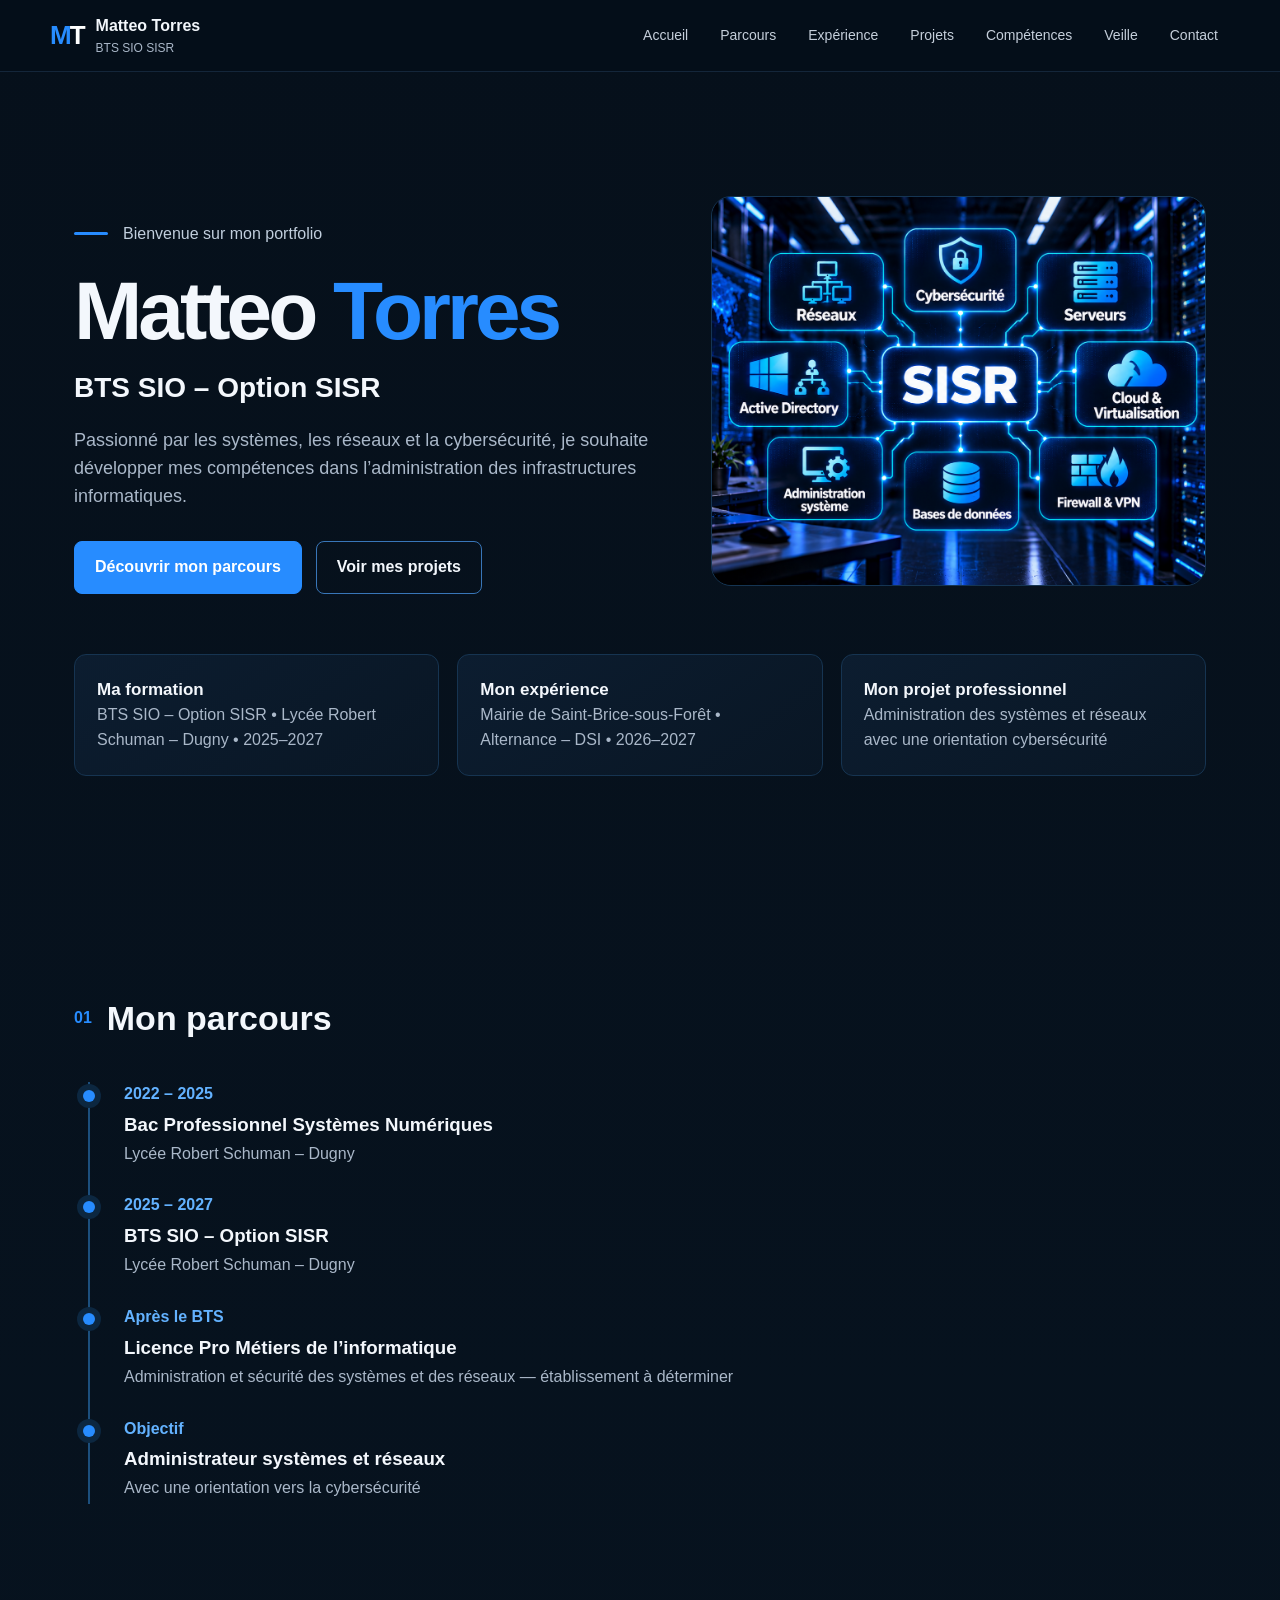
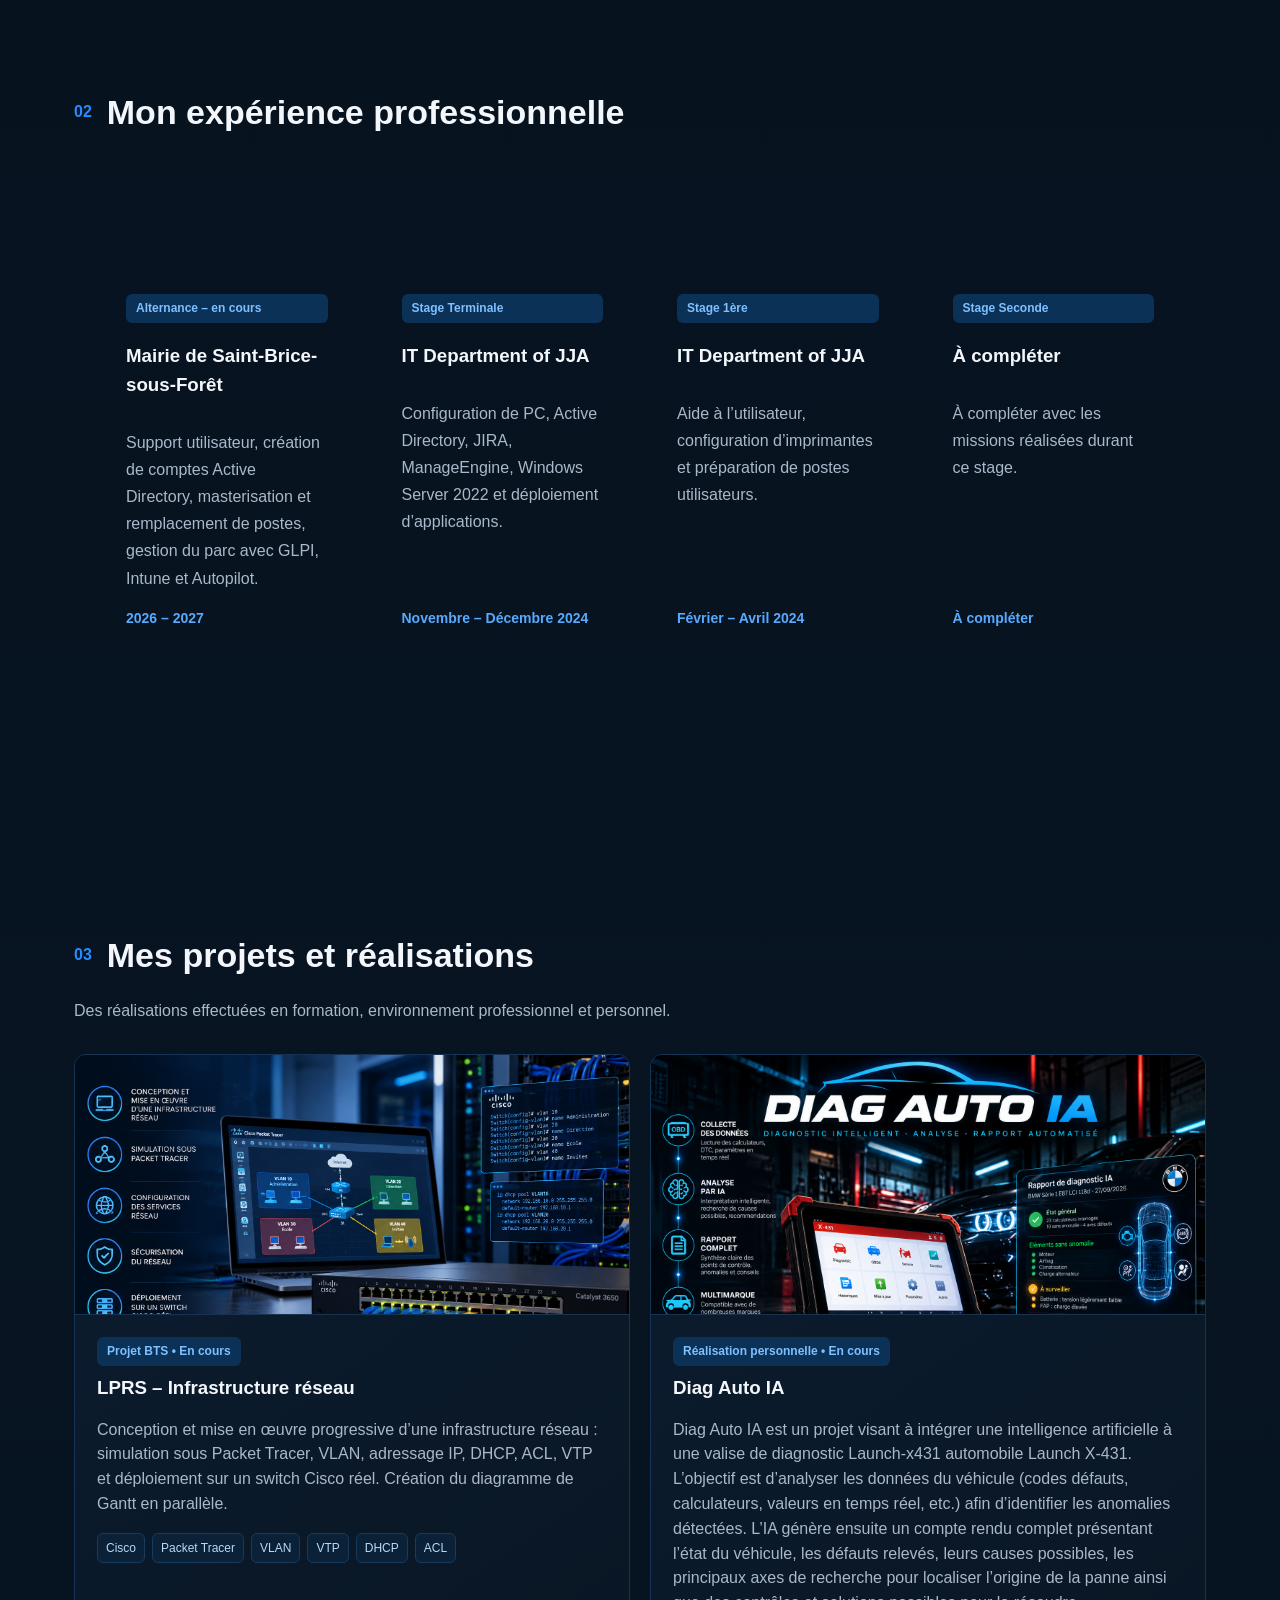
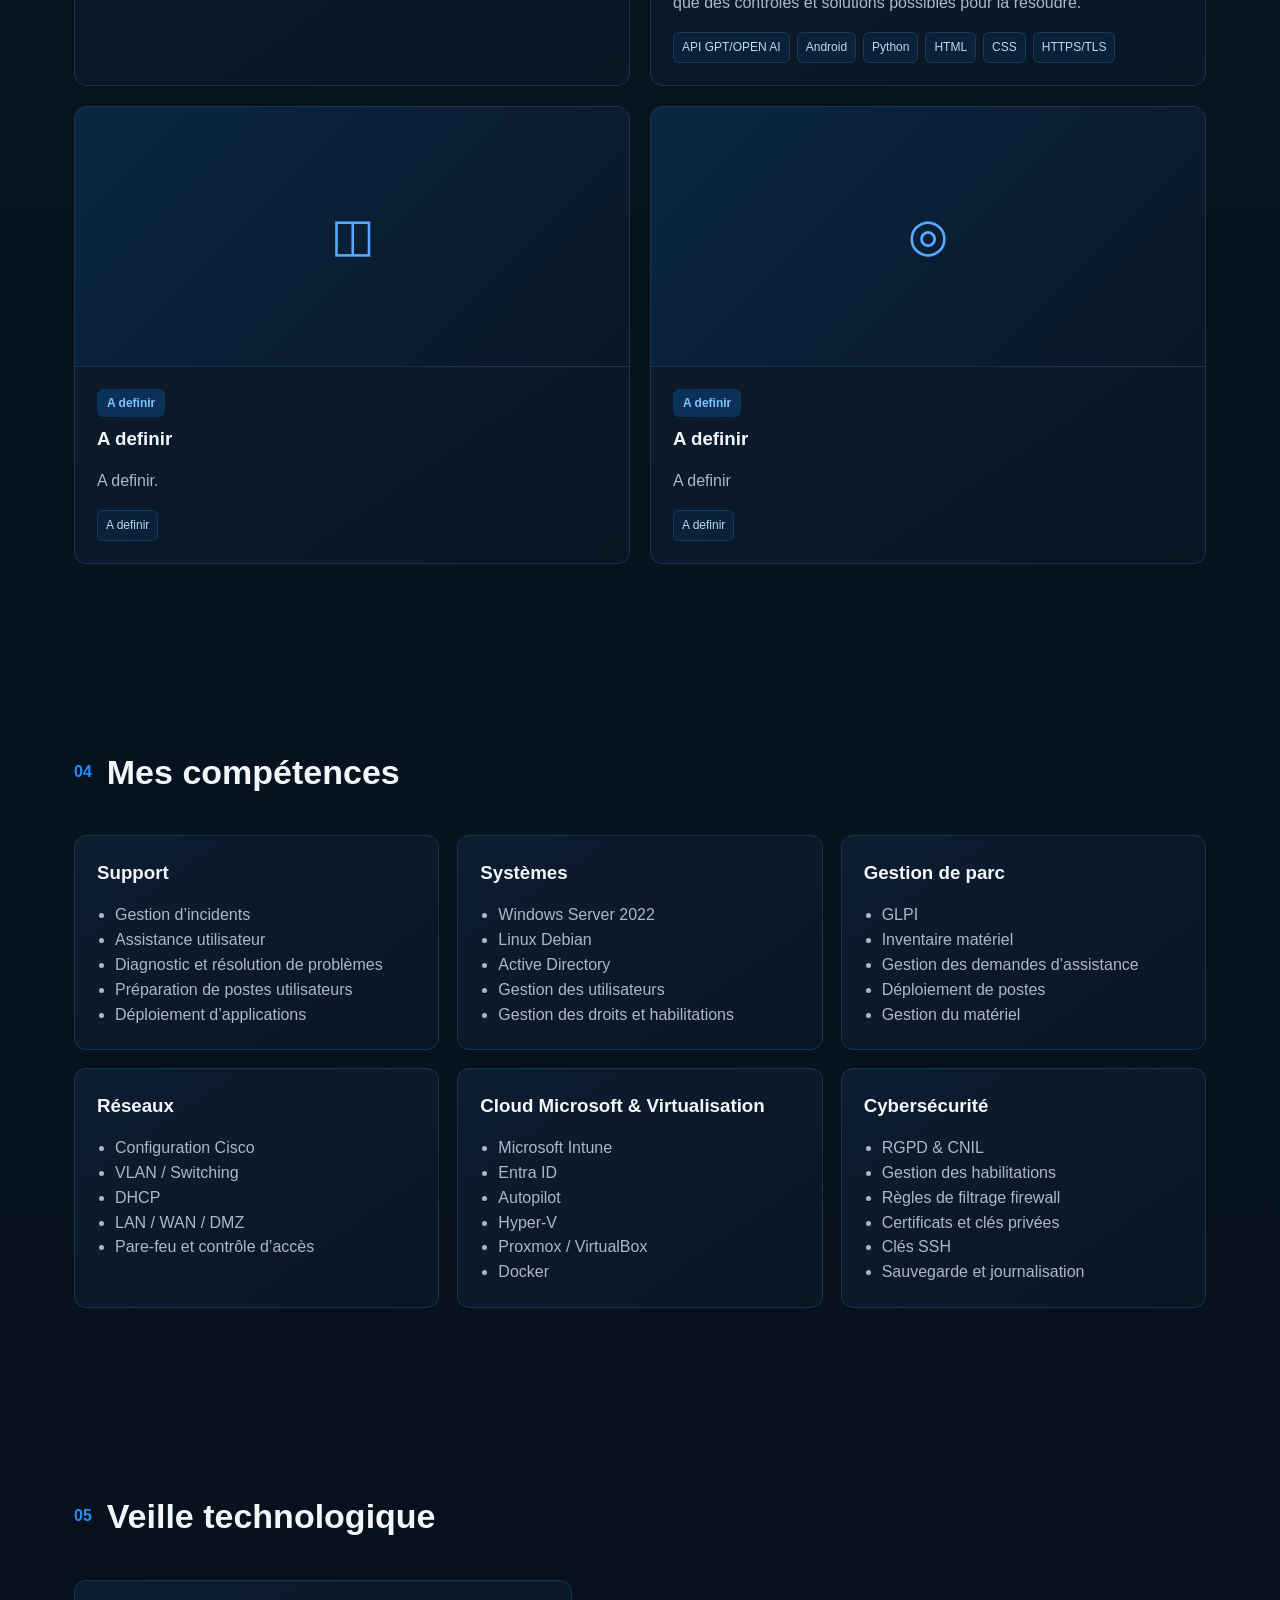
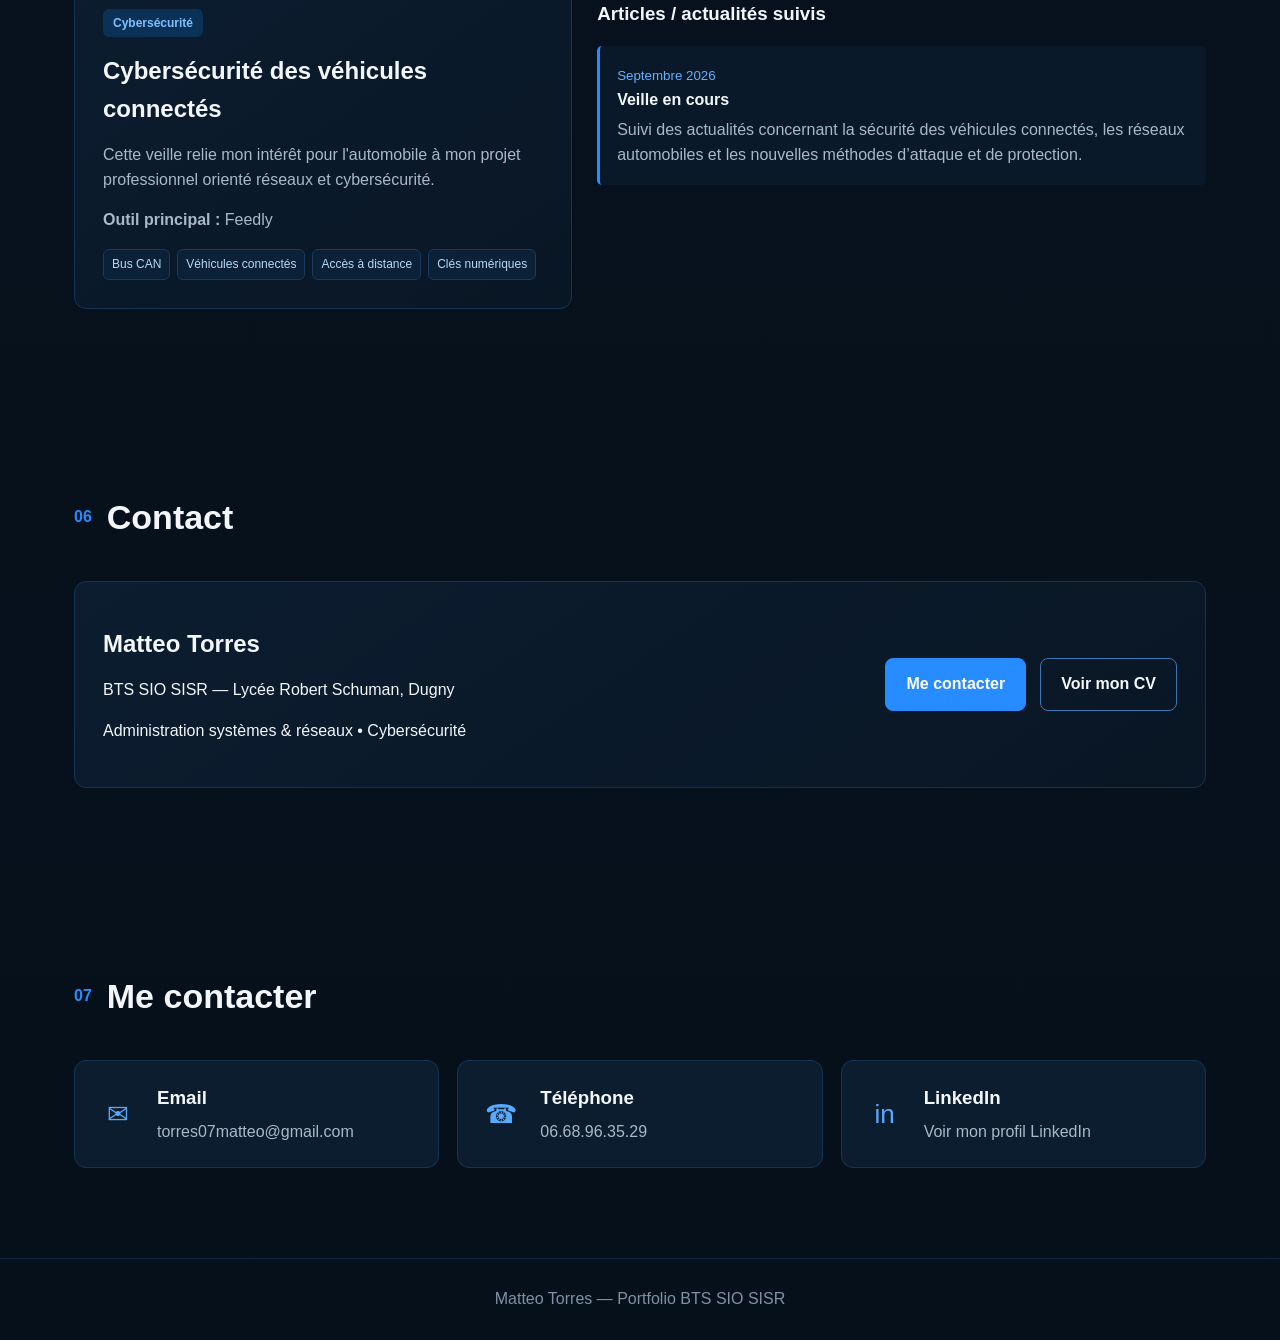
==== index.html @ 70afa22a "Update index.html" ====
<!doctype html>
<html lang="fr">
<head>
  <meta charset="utf-8">
  <meta name="viewport" content="width=device-width, initial-scale=1">
  <meta name="description" content="Portfolio BTS SIO SISR de Matteo Torres">
  <title>Matteo Torres | Portfolio BTS SIO SISR</title>
  <link rel="stylesheet" href="css/style.css">
</head>
<body>
<header class="topbar">
  <a class="brand" href="#accueil"><span class="logo">MT</span><span><strong>Matteo Torres</strong><small>BTS SIO SISR</small></span></a>
  <button class="menu-btn" aria-label="Ouvrir le menu">☰</button>
  <nav id="nav">
    <a href="#accueil">Accueil</a>
    <a href="#parcours">Parcours</a>
    <a href="#experience">Expérience</a>
    <a href="#projets">Projets</a>
    <a href="#competences">Compétences</a>
    <a href="#veille">Veille</a>
    <a href="#contact">Contact</a>
  </nav>
</header>

<main>
<section id="accueil" class="hero section">
  <div class="hero-copy">
    <p class="eyebrow">Bienvenue sur mon portfolio</p>
    <h1>Matteo <span>Torres</span></h1>
    <h2>BTS SIO – Option SISR</h2>
    <p id="intro"></p>
    <div class="actions">
      <a class="btn primary" href="#parcours">Découvrir mon parcours</a>
      <a class="btn" href="#projets">Voir mes projets</a>
    </div>
  </div>
  <div class="hero-image">
    <img src="images/accueil.png" alt="Illustration informatique">
</div>
  </div>
  <div class="summary-grid" id="summaryCards"></div>
</section>

<section id="parcours" class="section">
  <div class="section-head"><p>01</p><h2>Mon parcours</h2></div>
  <div class="timeline" id="timeline"></div>
</section>

<section id="experience" class="section">
  <div class="section-head"><p>02</p><h2>Mon expérience professionnelle</h2></div>
  <section id="experience" class="section">
    </div>

    <div class="cards" id="missions"></div>
</section>
  </div>
</section>

<section id="projets" class="section">
  <div class="section-head"><p>03</p><h2>Mes projets et réalisations</h2></div>
  <p class="section-intro">Des réalisations effectuées en formation, environnement professionnel et personnel.</p>
  <div class="project-grid" id="projectGrid"></div>
</section>

<section id="competences" class="section">
  <div class="section-head"><p>04</p><h2>Mes compétences</h2></div>
  <div class="skill-grid" id="skillGrid"></div>
</section>

<section id="veille" class="section">
  <div class="section-head"><p>05</p><h2>Veille technologique</h2></div>
  <div class="watch-layout">
    <article class="panel">
      <span class="tag">Cybersécurité</span>
      <h3>Cybersécurité des véhicules connectés</h3>
      <p>Cette veille relie mon intérêt pour l'automobile à mon projet professionnel orienté réseaux et cybersécurité.</p>
      <p><strong>Outil principal :</strong> Feedly</p>
      <div class="chips"><span>Bus CAN</span><span>Véhicules connectés</span><span>Accès à distance</span><span>Clés numériques</span></div>
    </article>
    <div>
      <h3>Articles / actualités suivis</h3>
      <div id="watchList" class="watch-list"></div>
    </div>
  </div>
</section>

<section id="contact" class="section contact">
  <div class="section-head"><p>06</p><h2>Contact</h2></div>
  <div class="panel contact-panel">
    <div>
      <h3>Matteo Torres</h3>
      <p>BTS SIO SISR — Lycée Robert Schuman, Dugny</p>
      <p>Administration systèmes & réseaux • Cybersécurité</p>
    </div>
    <div class="actions">
    <a class="btn primary" href="#contact">Me contacter</a>
    <a class="btn" id="bouton-identifiant" href="documents/CV-Matteo-Torres.pdf" target="_blank">Voir mon CV</a>
    </div>
  </div>
</section>
<section id="contact" class="section">
    <div class="section-head">
        <p>07</p>
        <h2>Me contacter</h2>
    </div>

<div class="contact-grid">

    <a class="contact-card" href="mailto:torres07matteo@gmail.com">
        <div class="contact-icon">✉</div>
        <div class="contact-content">
            <h3>Email</h3>
            <p>torres07matteo@gmail.com</p>
        </div>
    </a>

    <a class="contact-card" href="tel:+33668963529">
        <div class="contact-icon">☎</div>
        <div class="contact-content">
            <h3>Téléphone</h3>
            <p>06.68.96.35.29</p>
        </div>
    </a>

    <a class="contact-card" href="https://www.linkedin.com/in/mattéo-torres-2302502b7" target="_blank">
        <div class="contact-icon">in</div>
        <div class="contact-content">
            <h3>LinkedIn</h3>
            <p>Voir mon profil LinkedIn</p>
        </div>
    </a>

</div>
    </a>

</div>
</section>
</main>

<footer><span>Matteo Torres</span> — Portfolio BTS SIO SISR <span id="year"></span></footer>
<script src="js/contenu.js"></script>
<script src="js/script.js"></script>
</body>
</html>
---- css/style.css ----
:root{--bg:#06101b;--bg2:#091727;--card:#0c1c2e;--line:#163451;--blue:#278cff;--blue2:#63b2ff;--text:#f3f7fc;--muted:#aab8c9;--max:1180px}
*{box-sizing:border-box}html{scroll-behavior:smooth;scroll-padding-top:84px}body{margin:0;background:linear-gradient(180deg,#06101b,#071421 45%,#06101b);color:var(--text);font-family:Inter,Segoe UI,Arial,sans-serif;line-height:1.55}
a{color:inherit;text-decoration:none}.topbar{position:sticky;top:0;z-index:50;height:72px;background:rgba(5,15,26,.92);backdrop-filter:blur(14px);border-bottom:1px solid #14263a;display:flex;align-items:center;justify-content:space-between;padding:0 max(24px,calc((100vw - var(--max))/2))}
.brand{display:flex;align-items:center;gap:12px}.brand strong,.brand small{display:block}.brand small{color:var(--muted);font-size:12px}.logo{font-size:26px;font-weight:900;letter-spacing:-2px;color:white}.logo::first-letter{color:var(--blue)}
nav{display:flex;gap:8px}nav a{padding:25px 12px 22px;color:#c5cfdb;font-size:14px;border-bottom:2px solid transparent}nav a:hover,nav a.active{color:white;border-color:var(--blue)}.menu-btn{display:none;background:none;border:0;color:white;font-size:26px}
.section{max-width:var(--max);margin:auto;padding:90px 24px}.hero{min-height:calc(100vh - 72px);display:grid;grid-template-columns:1fr .85fr;gap:55px;align-content:center;position:relative}.hero-copy{padding-top:10px}.eyebrow{color:#c1cedd}.eyebrow:before{content:"";display:inline-block;width:34px;height:3px;background:var(--blue);margin:0 15px 4px 0;border-radius:4px}.hero h1{font-size:clamp(52px,7vw,82px);line-height:.95;margin:25px 0 16px;letter-spacing:-4px}.hero h1 span{color:var(--blue)}.hero h2{font-size:28px;margin:0 0 18px}.hero-copy>p:not(.eyebrow){color:var(--muted);font-size:18px;max-width:650px}
.actions{display:flex;gap:14px;flex-wrap:wrap;margin-top:30px}.btn{border:1px solid #3876b8;padding:13px 20px;border-radius:8px;font-weight:650}.btn.primary{background:var(--blue);border-color:var(--blue);color:white}.btn:hover{transform:translateY(-1px)}
.l{position:absolute;height:3px;background:linear-gradient(90deg,transparent,#278cff,#6bb7ff);transform-origin:left}.l1{width:240px;left:5%;top:25%;transform:rotate(20deg)}.l2{width:260px;left:52%;top:30%;transform:rotate(-25deg)}.l3{width:230px;left:12%;top:72%;transform:rotate(-18deg)}.l4{width:250px;left:53%;top:65%;transform:rotate(20deg)}.dot{position:absolute;width:9px;height:9px;border-radius:50%;background:#5db2ff;box-shadow:0 0 18px #258cff}.d1{left:16%;top:29%}.d2{right:12%;top:20%}.d3{left:8%;bottom:18%}.d4{right:18%;bottom:15%}
.summary-grid{grid-column:1/-1;display:grid;grid-template-columns:repeat(3,1fr);gap:18px;margin-top:5px}.summary,.panel,.mission,.project,.skill{background:linear-gradient(145deg,#0c1d30,#091624);border:1px solid var(--line);border-radius:12px}.summary{padding:22px}.summary strong{display:block;font-size:17px}.summary span{color:var(--muted)}
.section-head{display:flex;align-items:center;gap:15px;margin-bottom:35px}.section-head p{color:var(--blue);font-weight:800}.section-head h2{font-size:34px;margin:0}.section-intro{color:var(--muted);margin-top:-20px;margin-bottom:30px}
.timeline{border-left:2px solid #1c4f7d;margin-left:14px;padding-left:34px;display:grid;gap:24px}.timeline article{position:relative}.timeline article:before{content:"";position:absolute;width:12px;height:12px;background:var(--blue);border-radius:50%;left:-41px;top:8px;box-shadow:0 0 0 6px #0c2740}.timeline .date{color:var(--blue2);font-weight:700}.timeline h3{margin:3px 0}.timeline p{margin:3px 0;color:var(--muted)}
.experience-layout{display:grid;grid-template-columns:.85fr 1.15fr;gap:22px}.panel{padding:28px}.tag{display:inline-block;color:#7fc0ff;background:#0b3157;padding:5px 10px;border-radius:6px;font-size:12px;font-weight:700}.panel h3{font-size:24px;margin:15px 0 4px}.panel>p{color:var(--muted)}.stats{display:grid;grid-template-columns:repeat(3,1fr);gap:10px;margin:25px 0}.stats div{background:#081625;border:1px solid #15324e;border-radius:8px;padding:12px}.stats strong,.stats span{display:block}.stats strong{color:var(--blue2);font-size:20px}.stats span{font-size:12px;color:var(--muted)}
.cards{display:grid;grid-template-columns:1fr 1fr;gap:16px}.mission{padding:20px}.mission h3{margin:5px 0 8px;font-size:17px}.mission p{color:var(--muted);font-size:14px;margin:0}
.project-grid{display:grid;grid-template-columns:repeat(2,1fr);gap:20px}.project{overflow:hidden}.project-visual{height:145px;display:grid;place-items:center;background:linear-gradient(135deg,#0b2745,#0a1725);font-size:46px;color:#58aaff;border-bottom:1px solid var(--line)}.project-body{padding:22px}.project h3{margin:7px 0}.project p{color:var(--muted)}.chips{display:flex;gap:7px;flex-wrap:wrap}.chips span{font-size:12px;background:#0a2137;color:#b9d9f7;border:1px solid #173b5c;padding:5px 8px;border-radius:6px}
.skill-grid{display:grid;grid-template-columns:repeat(3,1fr);gap:18px}.skill{padding:22px}.skill h3{margin:0 0 12px}.skill ul{padding-left:18px;color:var(--muted);margin-bottom:0}
.watch-layout{display:grid;grid-template-columns:.9fr 1.1fr;gap:25px}.watch-list{display:grid;gap:12px}.watch-item{padding:17px;border-left:3px solid var(--blue);background:#0a1929;border-radius:5px}.watch-item strong{display:block}.watch-item small{color:var(--blue2)}.watch-item p{color:var(--muted);margin:5px 0 0}
.contact-panel{display:flex;justify-content:space-between;align-items:center}.contact-panel .actions{margin:0}footer{border-top:1px solid #14283d;color:#7f91a5;text-align:center;padding:28px}
@media(max-width:850px){.menu-btn{display:block}nav{display:none;position:absolute;left:0;right:0;top:72px;background:#071421;padding:12px 24px;flex-direction:column}nav.open{display:flex}nav a{padding:10px}.hero{grid-template-columns:1fr;padding-top:55px}.circuit{height:260px}.summary-grid,.skill-grid{grid-template-columns:1fr}.experience-layout,.watch-layout{grid-template-columns:1fr}.project-grid{grid-template-columns:1fr}.cards{grid-template-columns:1fr}.contact-panel{align-items:flex-start;flex-direction:column}.hero h1{letter-spacing:-2px}}
.project-visual{
    height:260px;
    overflow:hidden;
}

.project-visual img{
    width:100%;
    height:100%;
    object-fit:contain;
    display:block;
}
.hero-image {
    height: 390px;
    border-radius: 20px;
    overflow: hidden;
    border: 1px solid #153553;
}

.hero-image img {
    width: 100%;
    height: 100%;
    object-fit: cover;
    display: block;
}
#missions{
    display:grid;
    grid-template-columns:repeat(4,1fr);
    gap:18px;
}

.experience-card{
    padding:28px;
    min-height:320px;
    display:flex;
    flex-direction:column;
}

.experience-card h3{
    margin:18px 0 14px;
}

.experience-card p{
    color:var(--muted);
    line-height:1.7;
}

.experience-year{
    margin-top:auto;
    color:#58aaff;
    font-size:14px;
}
.contact-icon {
    width: 45px;
    height: 45px;
    display: flex;
    align-items: center;
    justify-content: center;
    font-size: 22px;
    flex-shrink: 0;
}

.contact-icon svg {
    width: 22px;
    height: 22px;
    display: block;
}
.contact-grid {
    display: grid;
    grid-template-columns: repeat(3, 1fr);
    gap: 18px;
    margin-top: 30px;
}

.contact-card {
    display: flex;
    align-items: center;
    gap: 18px;
    padding: 22px;
    min-height: 100px;
    background: #0b1d2e;
    border: 1px solid var(--line);
    border-radius: 12px;
    text-decoration: none;
    box-sizing: border-box;
}

.contact-card:hover {
    border-color: #58aaff;
    transform: translateY(-2px);
}

.contact-icon {
    width: 42px;
    height: 42px;
    flex-shrink: 0;
    display: flex;
    align-items: center;
    justify-content: center;
    font-size: 26px;
    color: #58aaff;
}

.contact-content h3 {
    margin: 0 0 8px;
}

.contact-content p {
    margin: 0;
    color: var(--muted);
}

@media (max-width: 800px) {
    .contact-grid {
        grid-template-columns: 1fr;
    }
}
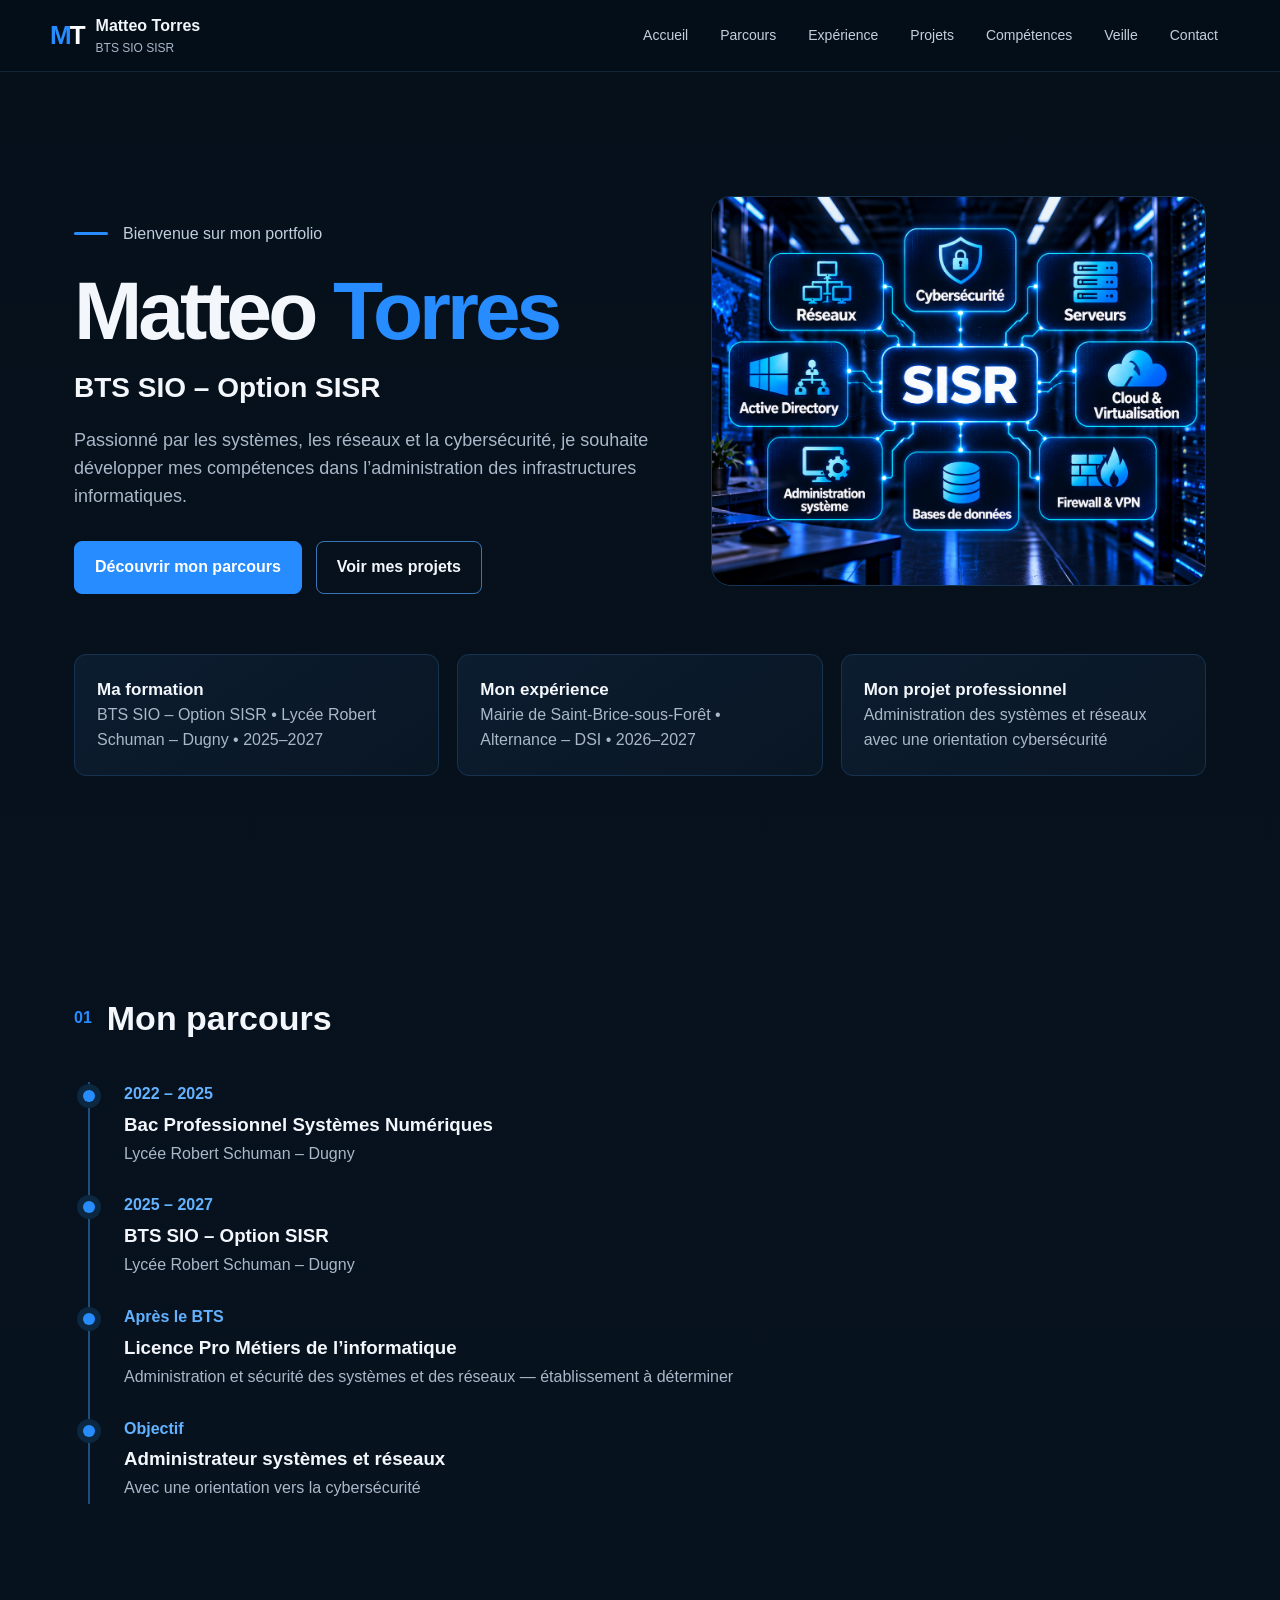
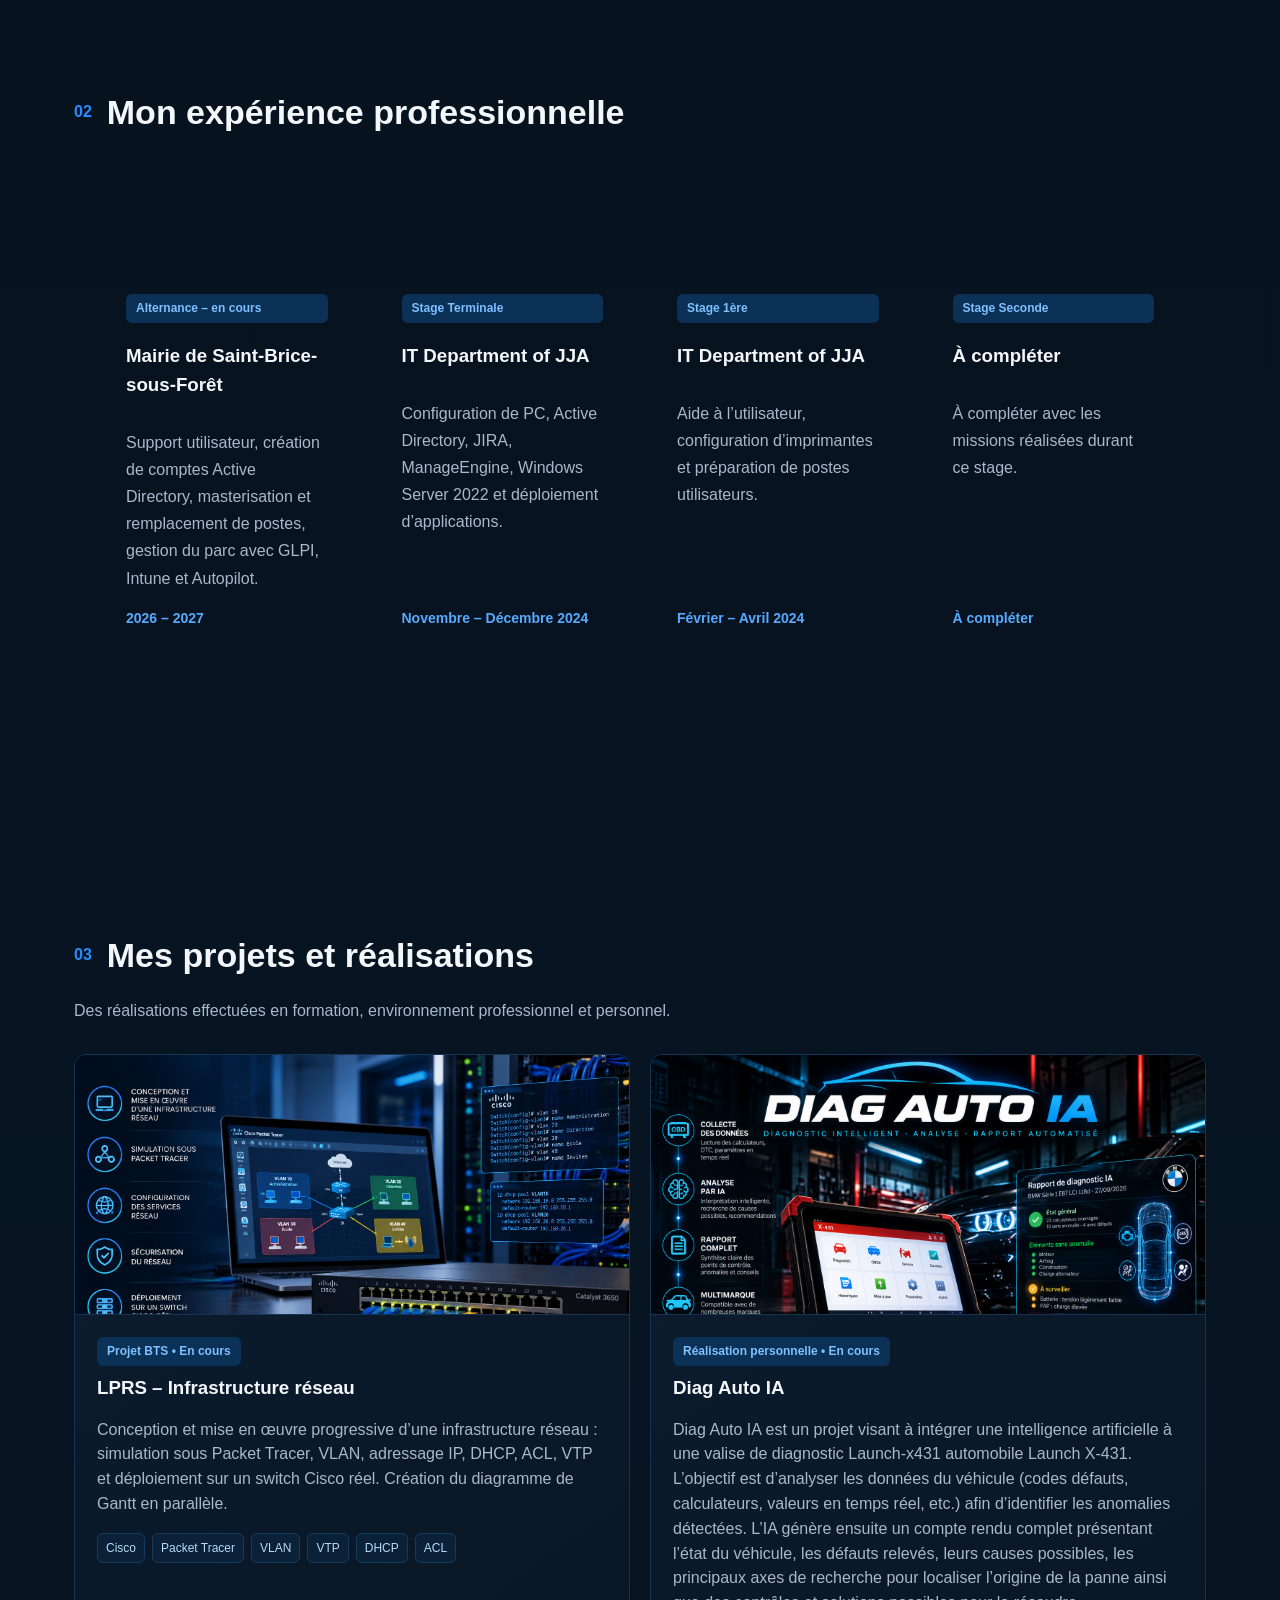
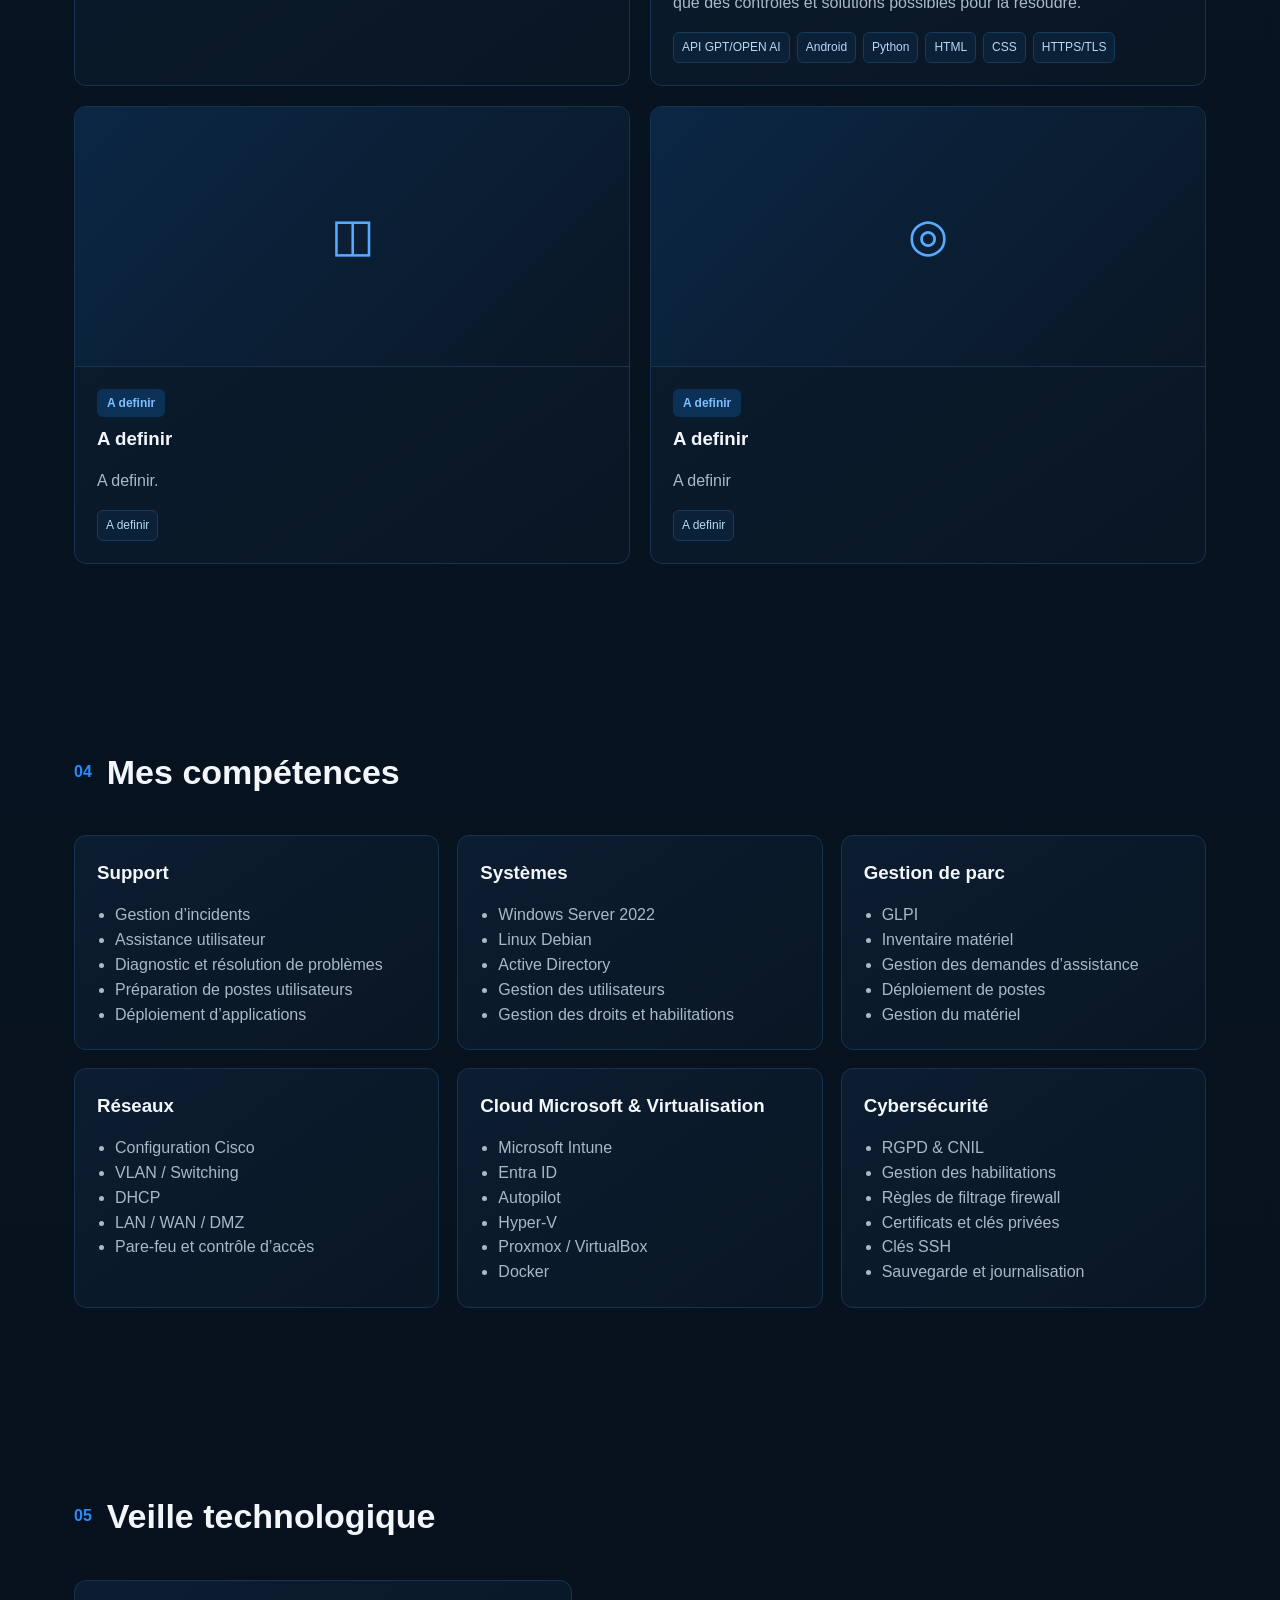
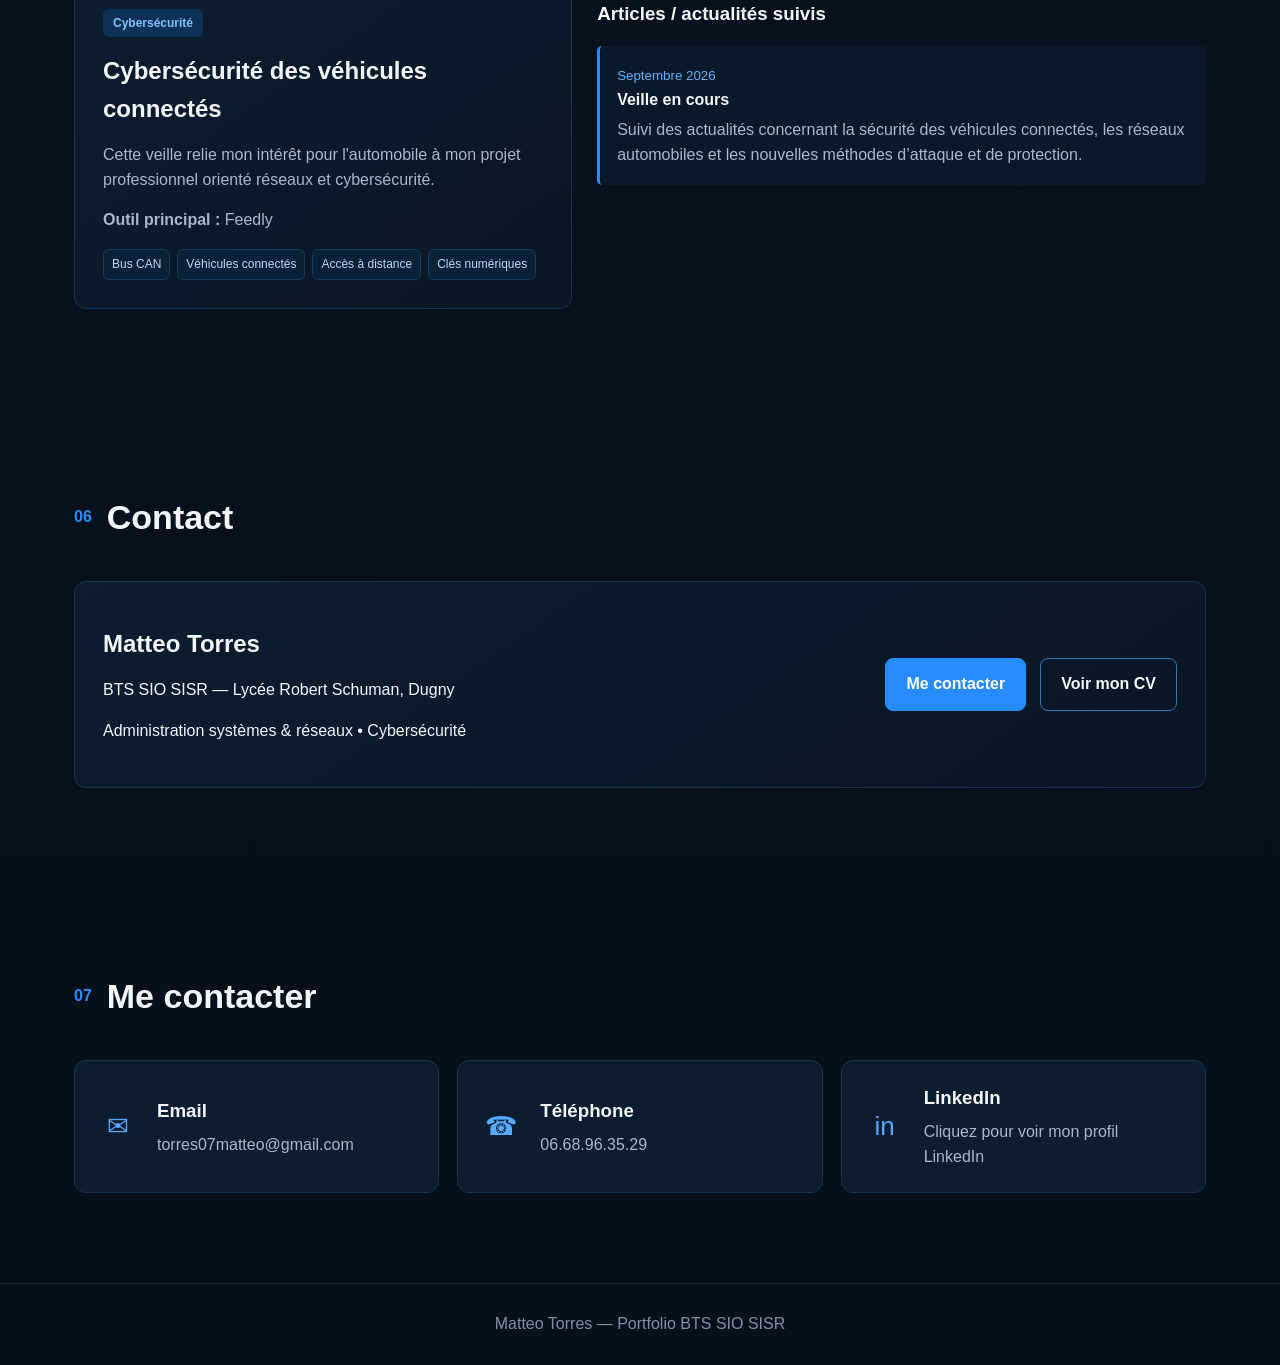
==== commit da345943: "Update index.html" ====
--- a/index.html
+++ b/index.html
@@ -126,7 +126,7 @@
         <div class="contact-icon">in</div>
         <div class="contact-content">
             <h3>LinkedIn</h3>
-            <p>Voir mon profil LinkedIn</p>
+            <p>Cliquez pour voir mon profil LinkedIn</p>
         </div>
     </a>
 
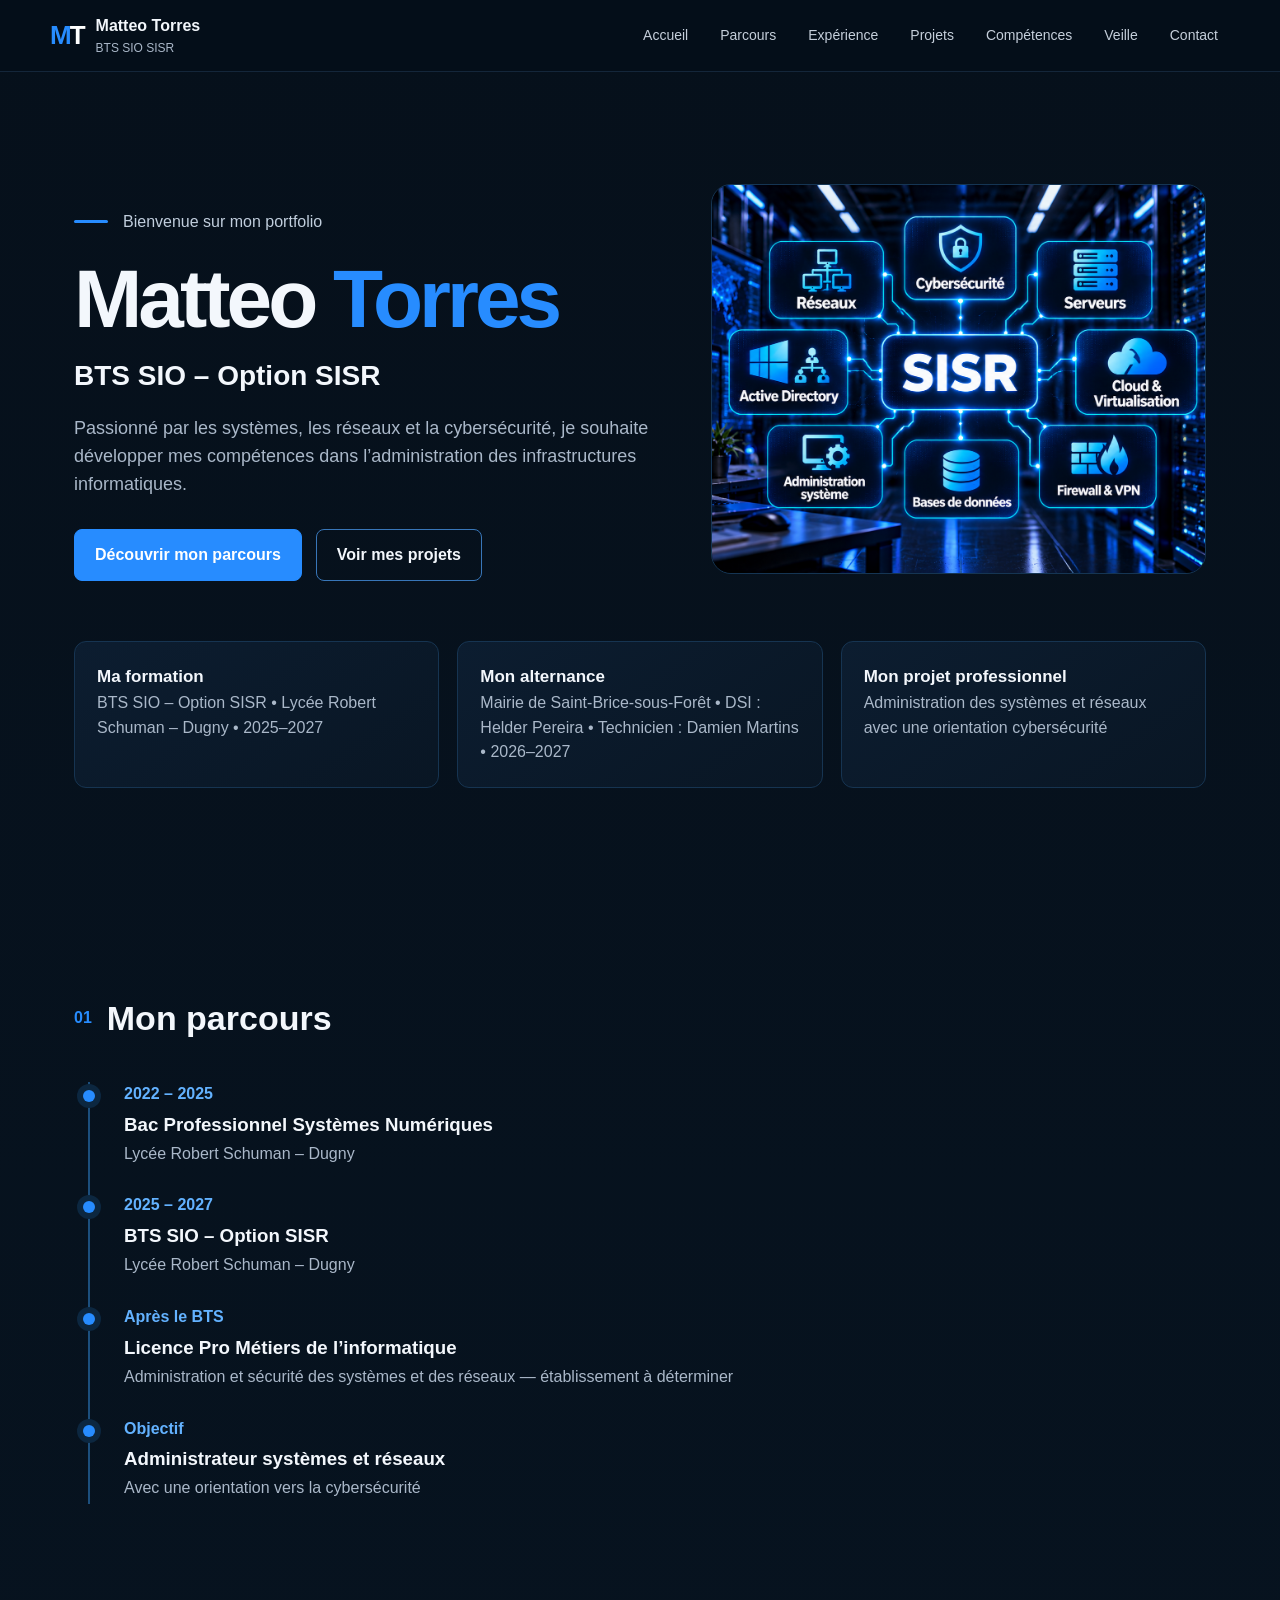
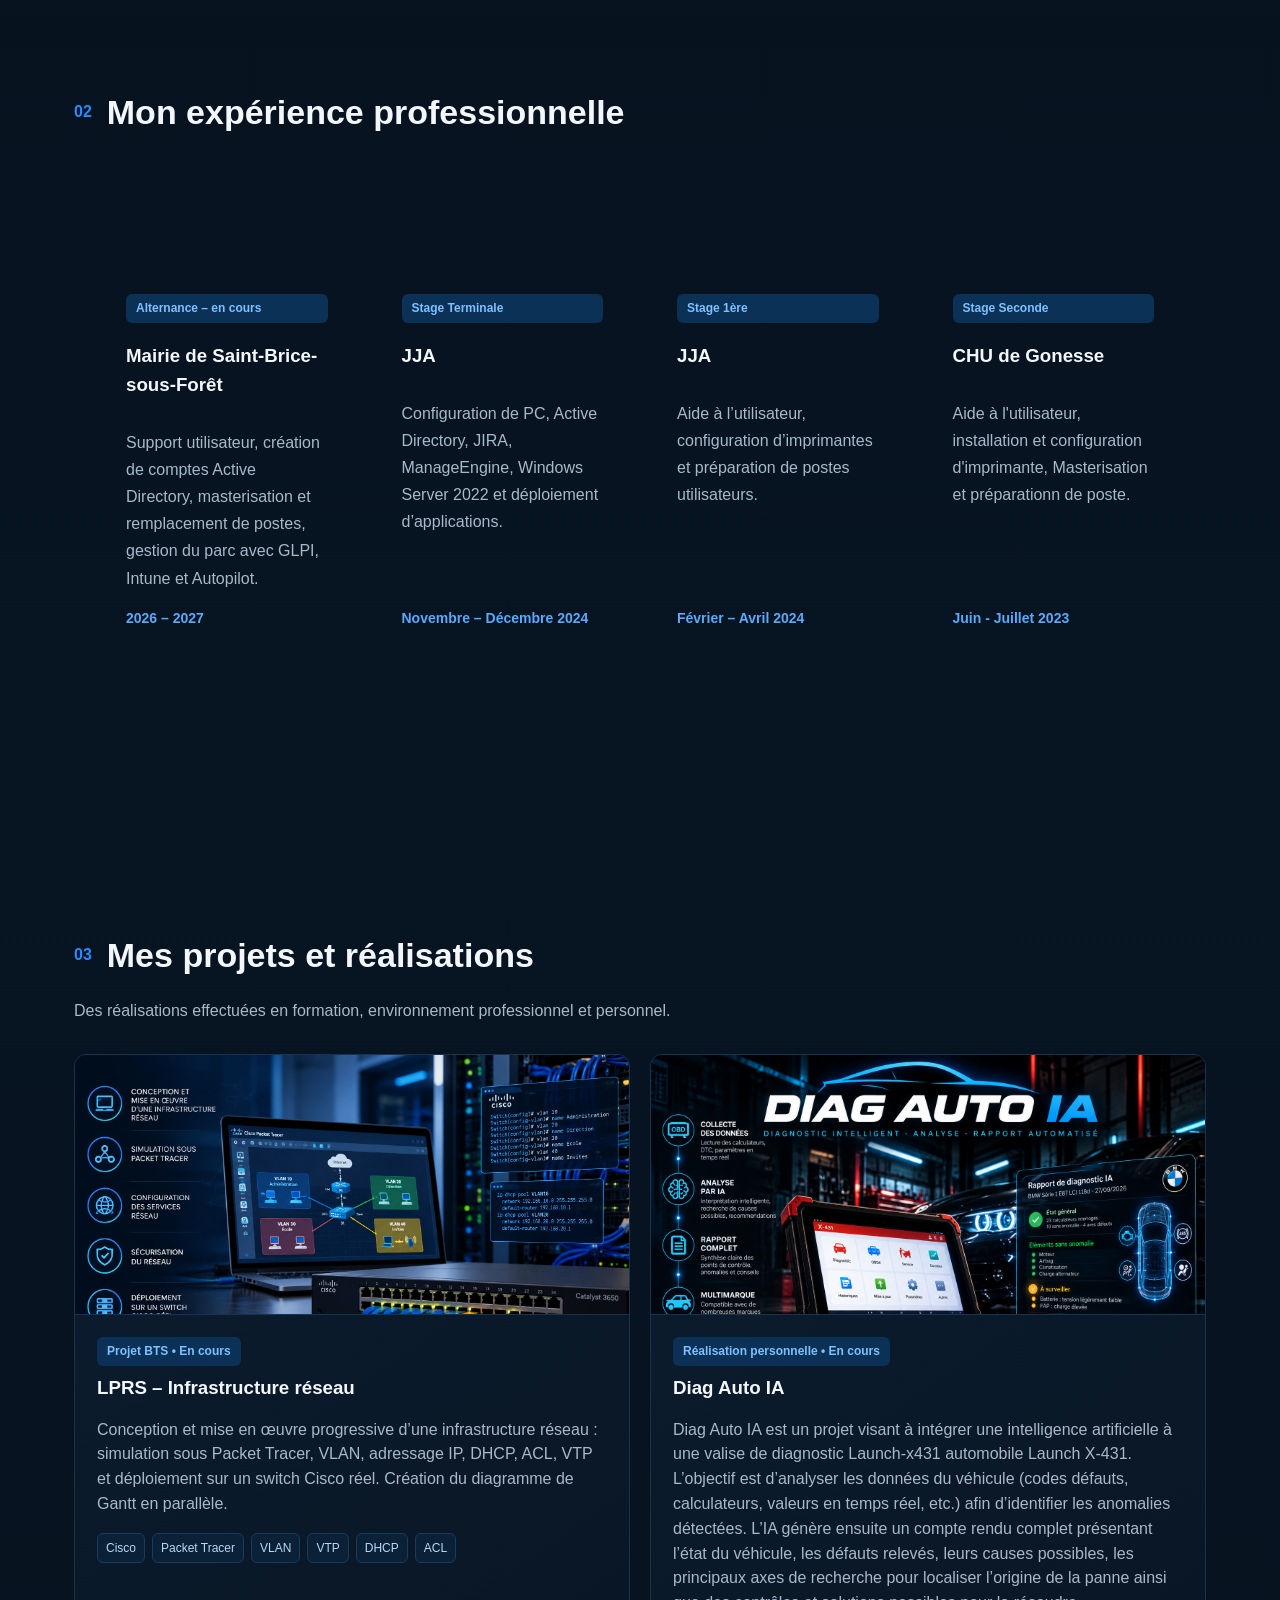
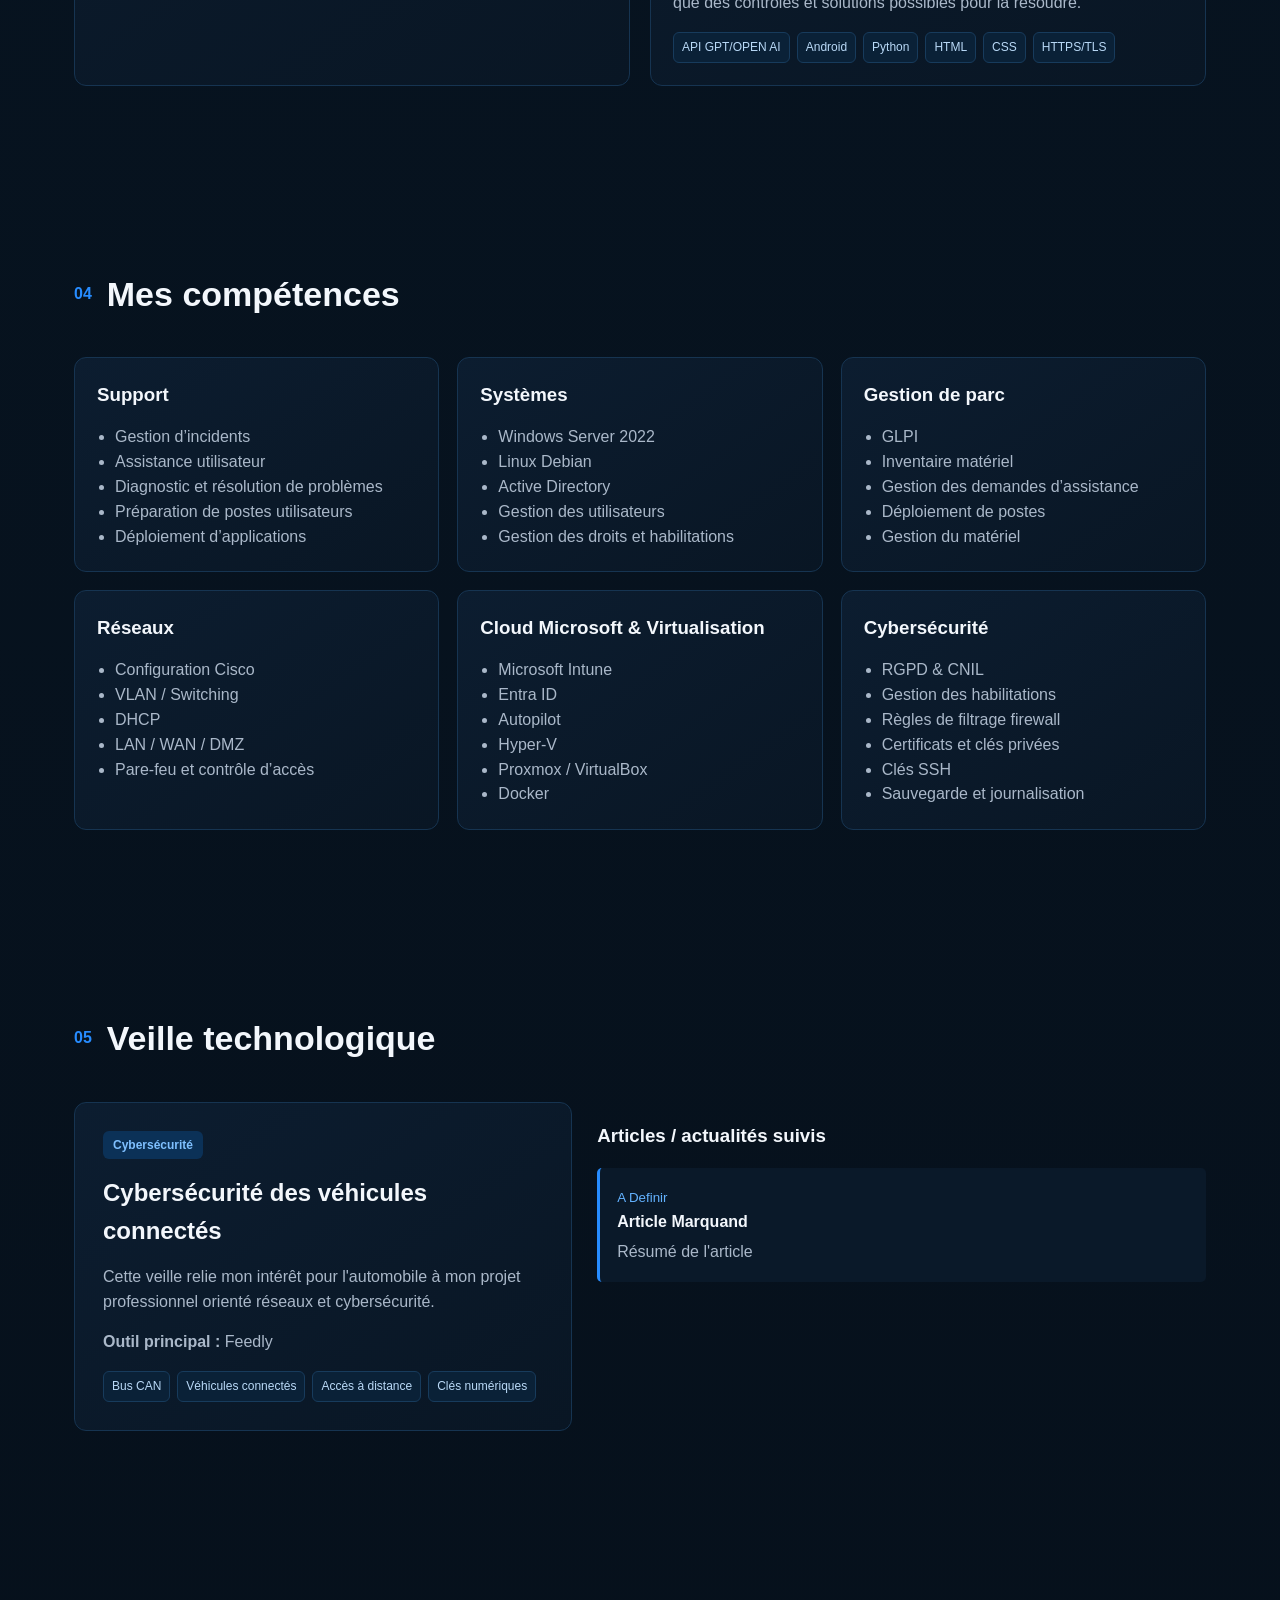
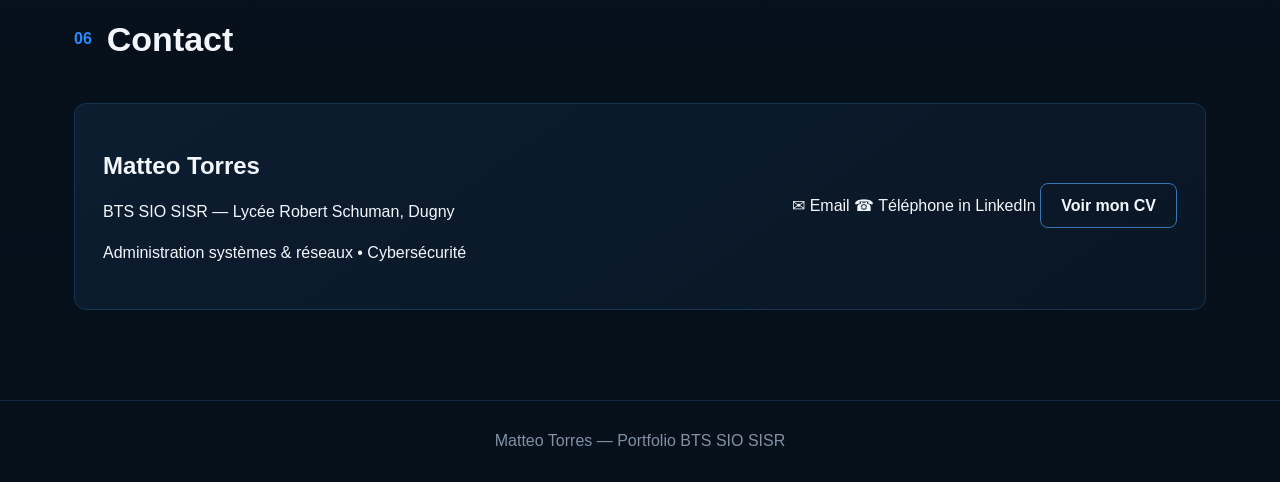
==== commit 0c3f8b50: "Update index.html" ====
--- a/index.html
+++ b/index.html
@@ -92,48 +92,26 @@
       <p>BTS SIO SISR — Lycée Robert Schuman, Dugny</p>
       <p>Administration systèmes & réseaux • Cybersécurité</p>
     </div>
-    <div class="actions">
-    <a class="btn primary" href="#contact">Me contacter</a>
-    <a class="btn" id="bouton-identifiant" href="documents/CV-Matteo-Torres.pdf" target="_blank">Voir mon CV</a>
-    </div>
-  </div>
-</section>
-<section id="contact" class="section">
-    <div class="section-head">
-        <p>07</p>
-        <h2>Me contacter</h2>
-    </div>
+    <div class="top-contacts">
 
-<div class="contact-grid">
-
-    <a class="contact-card" href="mailto:torres07matteo@gmail.com">
-        <div class="contact-icon">✉</div>
-        <div class="contact-content">
-            <h3>Email</h3>
-            <p>torres07matteo@gmail.com</p>
-        </div>
+    <a class="top-contact-btn" href="mailto:torres07matteo@gmail.com">
+        ✉ Email
     </a>
 
-    <a class="contact-card" href="tel:+33668963529">
-        <div class="contact-icon">☎</div>
-        <div class="contact-content">
-            <h3>Téléphone</h3>
-            <p>06.68.96.35.29</p>
-        </div>
+    <a class="top-contact-btn" href="tel:+33668963529">
+        ☎ Téléphone
     </a>
 
-    <a class="contact-card" href="https://www.linkedin.com/in/mattéo-torres-2302502b7" target="_blank">
-        <div class="contact-icon">in</div>
-        <div class="contact-content">
-            <h3>LinkedIn</h3>
-            <p>Cliquez pour voir mon profil LinkedIn</p>
-        </div>
+    <a class="top-contact-btn" href="https://www.linkedin.com/in/matteo-torres-2302502b7/" target="_blank">
+        in LinkedIn
+    </a>
+
+    <a class="btn" href="documents/CV-Matteo-Torres.pdf" target="_blank">
+        Voir mon CV
     </a>
 
 </div>
-    </a>
-
-</div>
+  </div>
 </section>
 </main>
 
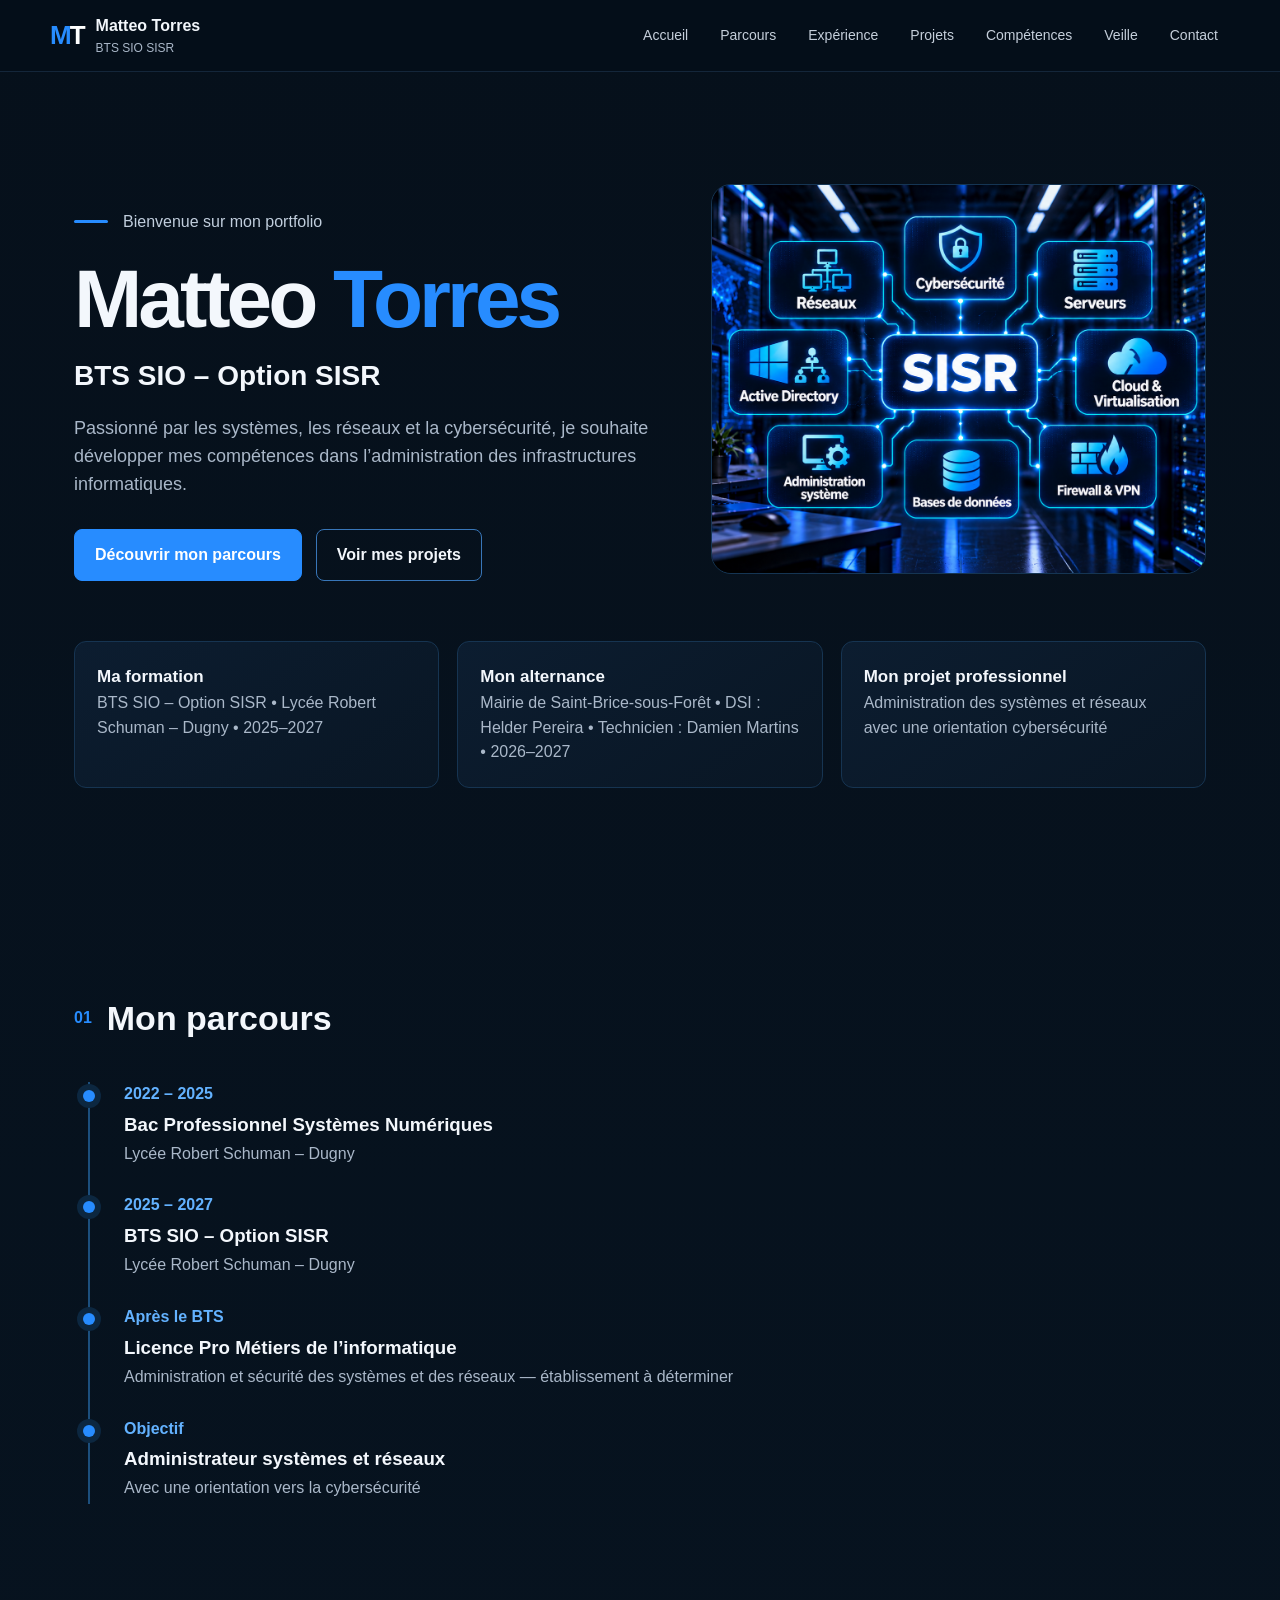
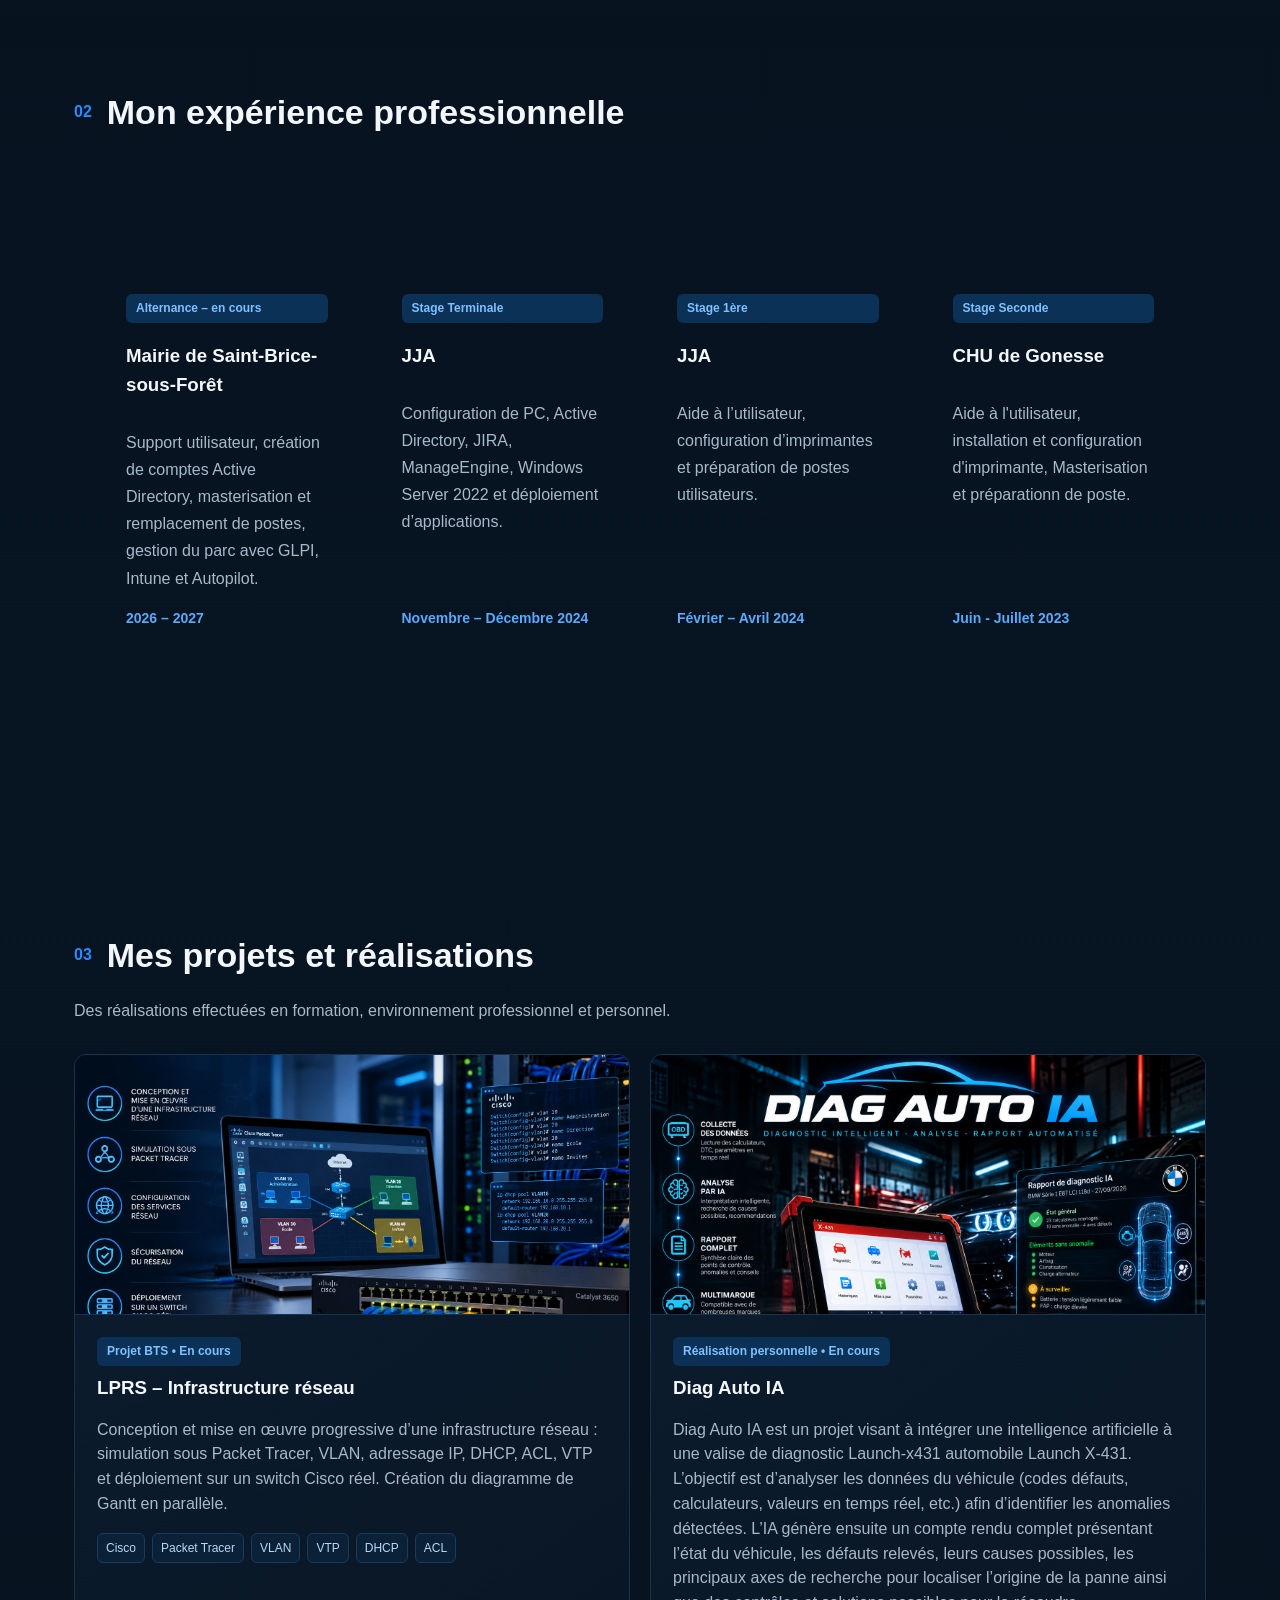
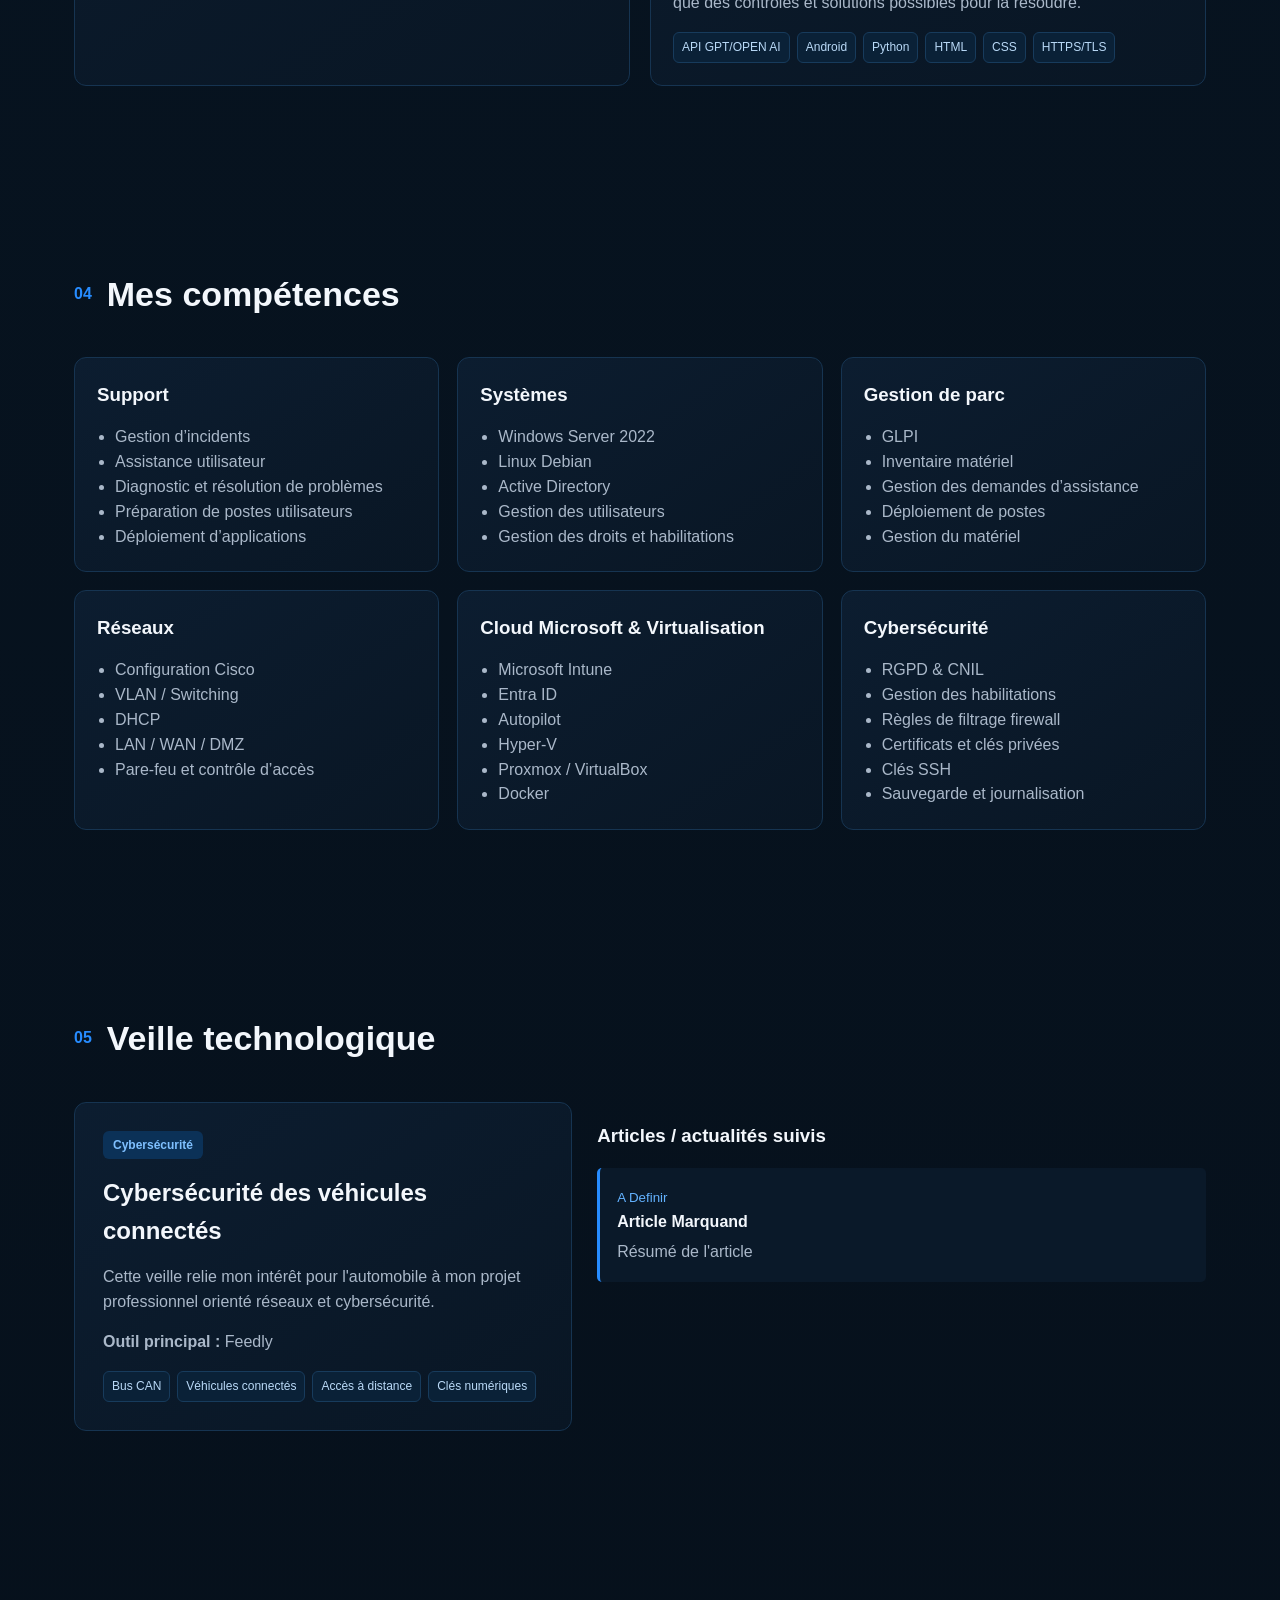
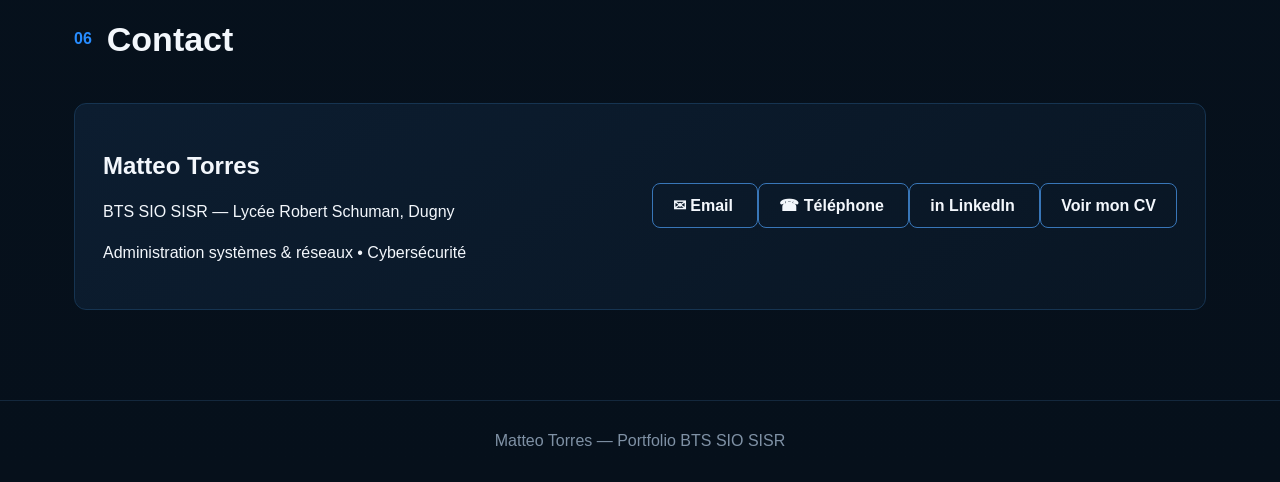
==== commit 05747c8c: "Update index.html" ====
--- a/index.html
+++ b/index.html
@@ -94,17 +94,17 @@
     </div>
     <div class="top-contacts">
 
-    <a class="top-contact-btn" href="mailto:torres07matteo@gmail.com">
-        ✉ Email
-    </a>
+   <a class="btn" href="mailto:torres07matteo@gmail.com">
+    ✉ Email
+</a>
 
-    <a class="top-contact-btn" href="tel:+33668963529">
-        ☎ Téléphone
-    </a>
+<a class="btn" href="tel:+33668963529">
+    ☎ Téléphone
+</a>
 
-    <a class="top-contact-btn" href="https://www.linkedin.com/in/matteo-torres-2302502b7/" target="_blank">
-        in LinkedIn
-    </a>
+<a class="btn" href="https://www.linkedin.com/in/matteo-torres-2302502b7/" target="_blank">
+    in LinkedIn
+</a>
 
     <a class="btn" href="documents/CV-Matteo-Torres.pdf" target="_blank">
         Voir mon CV
--- a/css/style.css
+++ b/css/style.css
@@ -131,4 +131,28 @@
     .contact-grid {
         grid-template-columns: 1fr;
     }
+.top-contacts{
+    display:flex;
+    align-items:center;
+    gap:10px;
+    flex-wrap:wrap;
 }
+
+.top-contact-btn{
+    border:1px solid #3876b8;
+    padding:13px 20px;
+    border-radius:8px;
+    font-weight:650;
+    color:white;
+    background:transparent;
+    display:flex;
+    align-items:center;
+    justify-content:center;
+    gap:8px;
+    min-height:48px;
+}
+
+.top-contact-btn:hover{
+    transform:translateY(-1px);
+}
+}
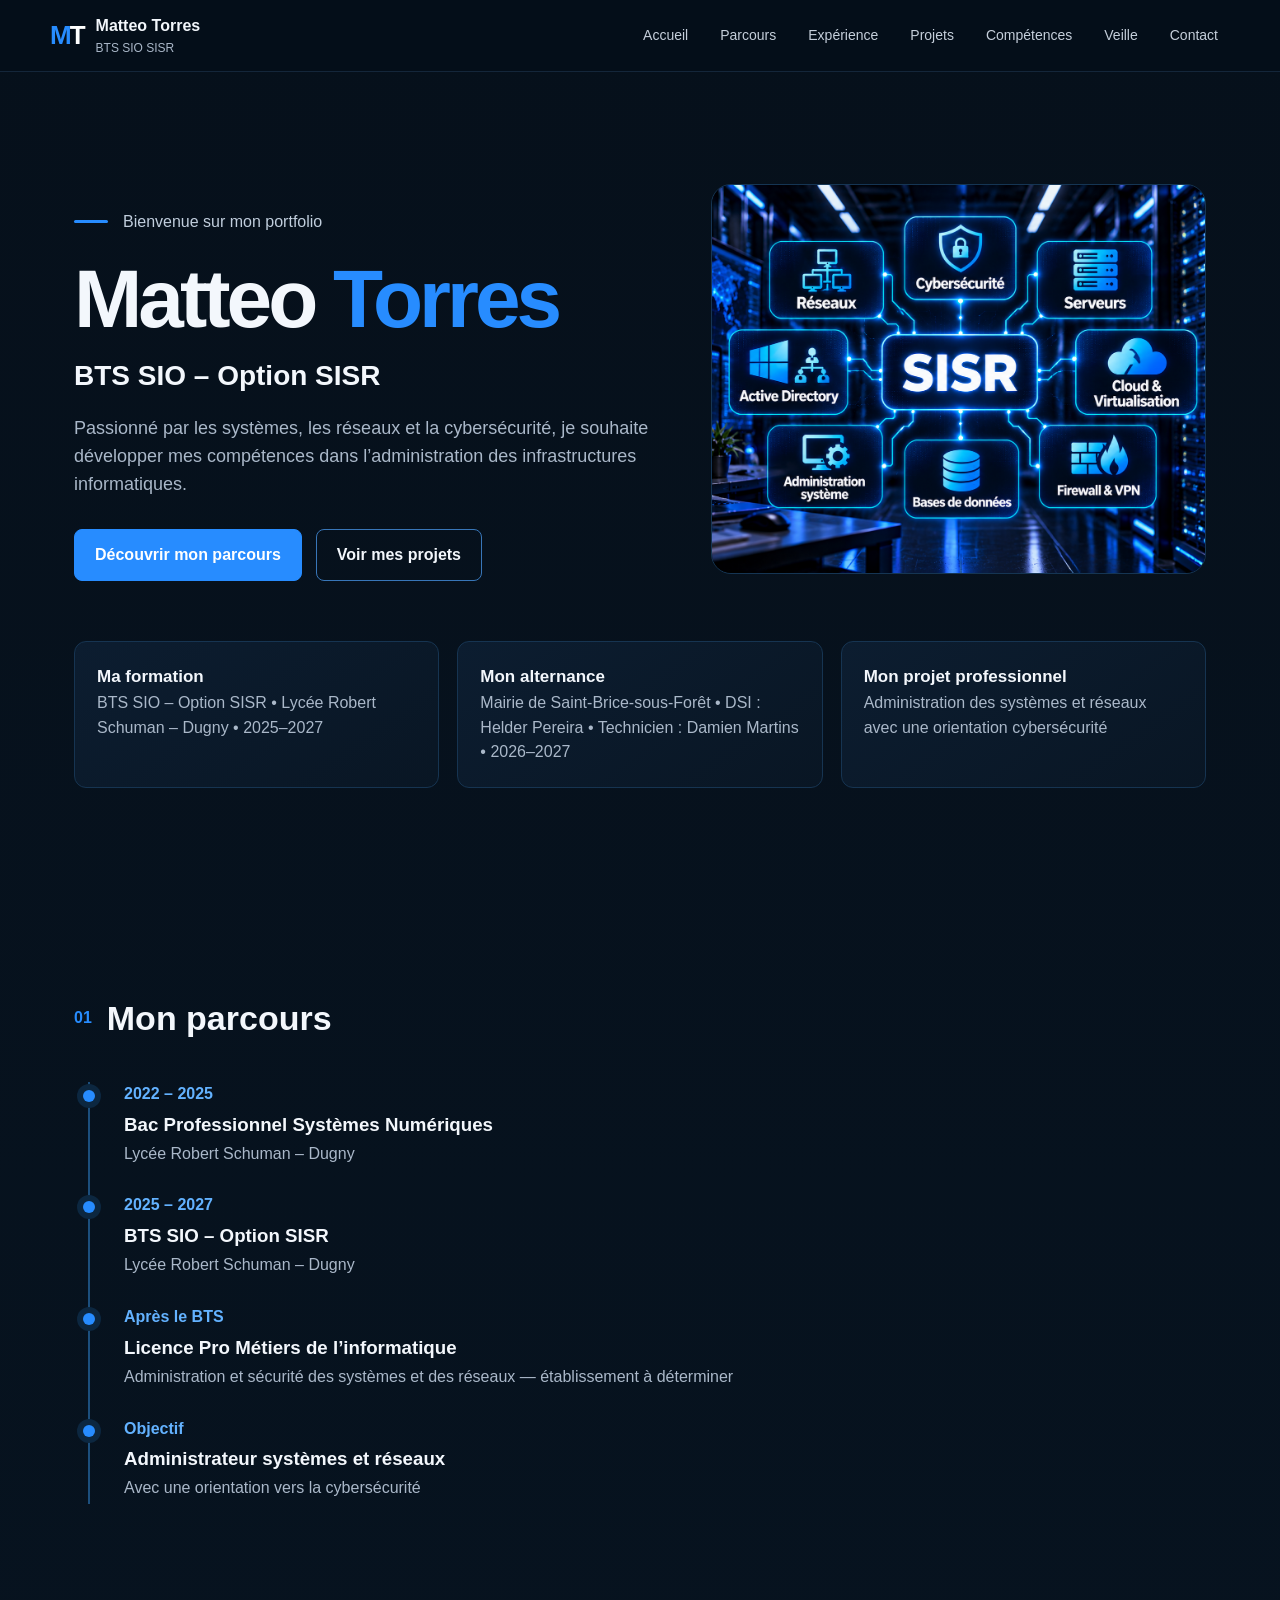
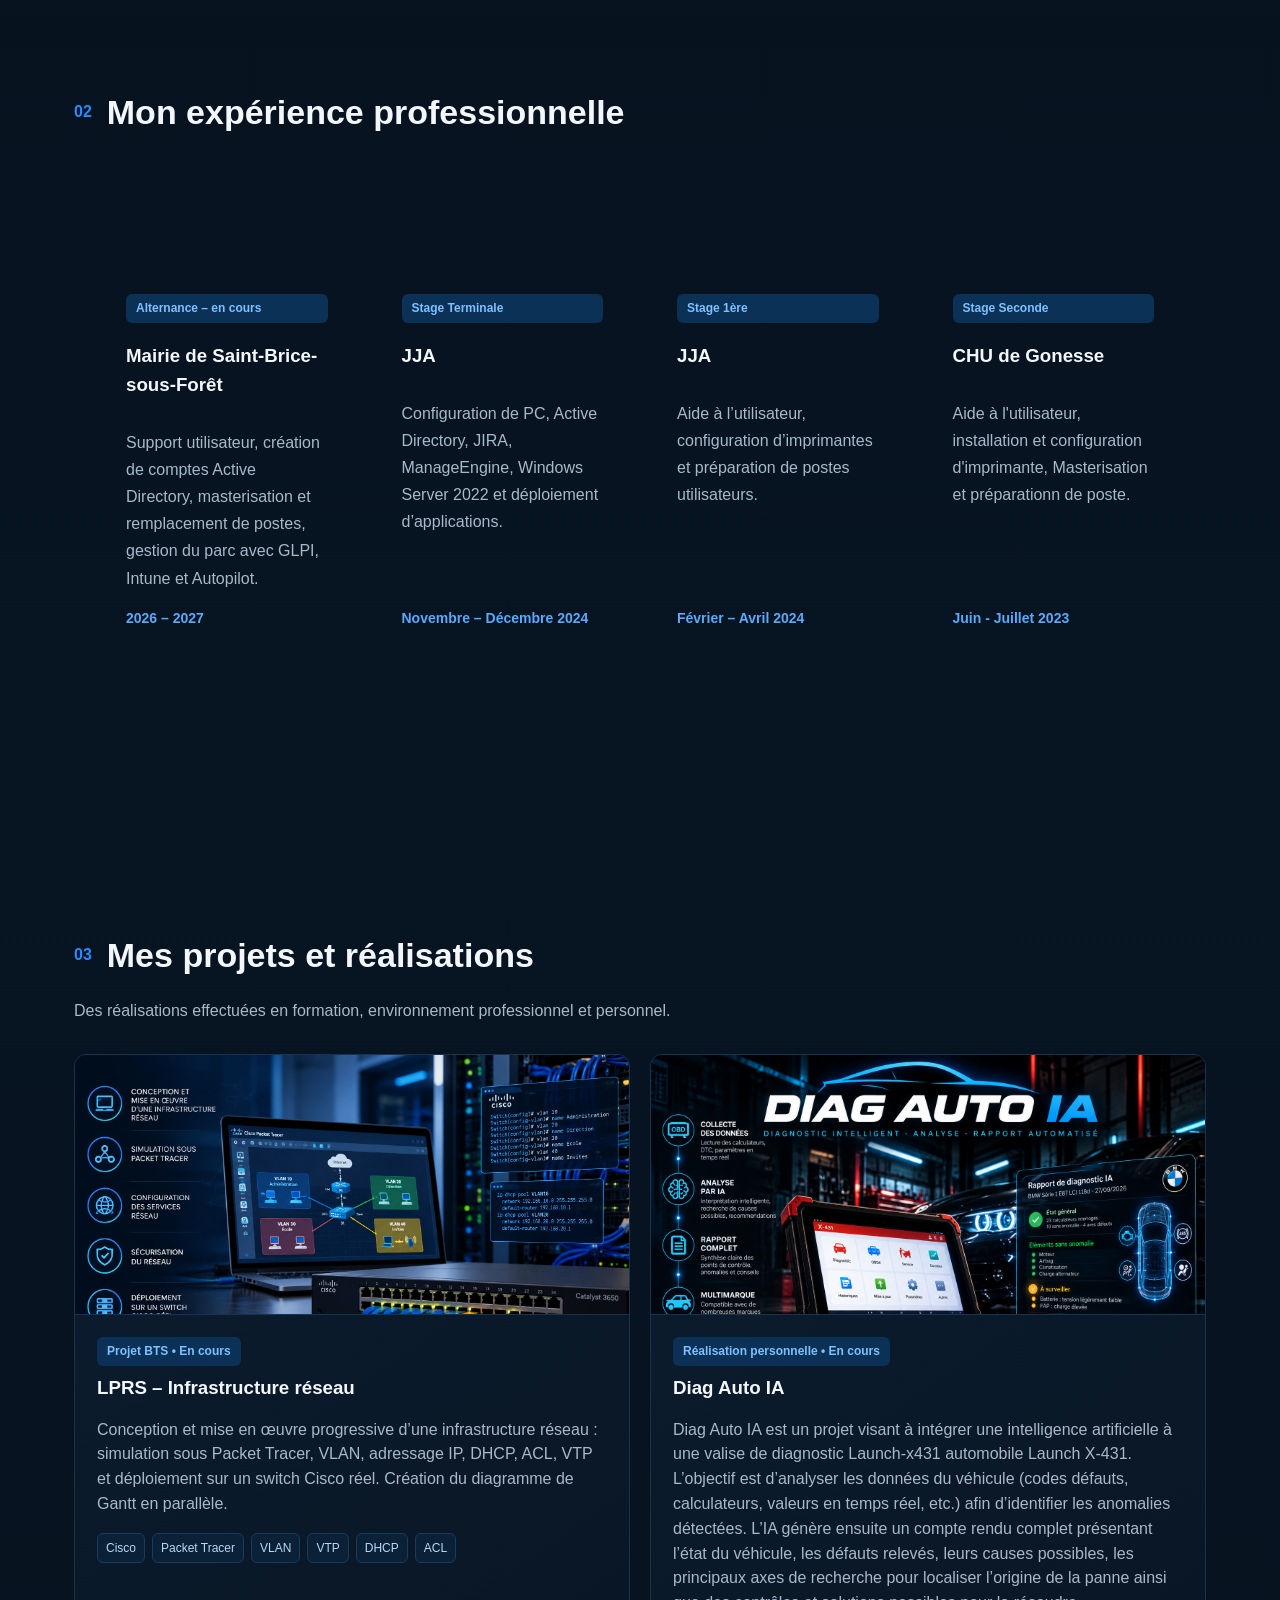
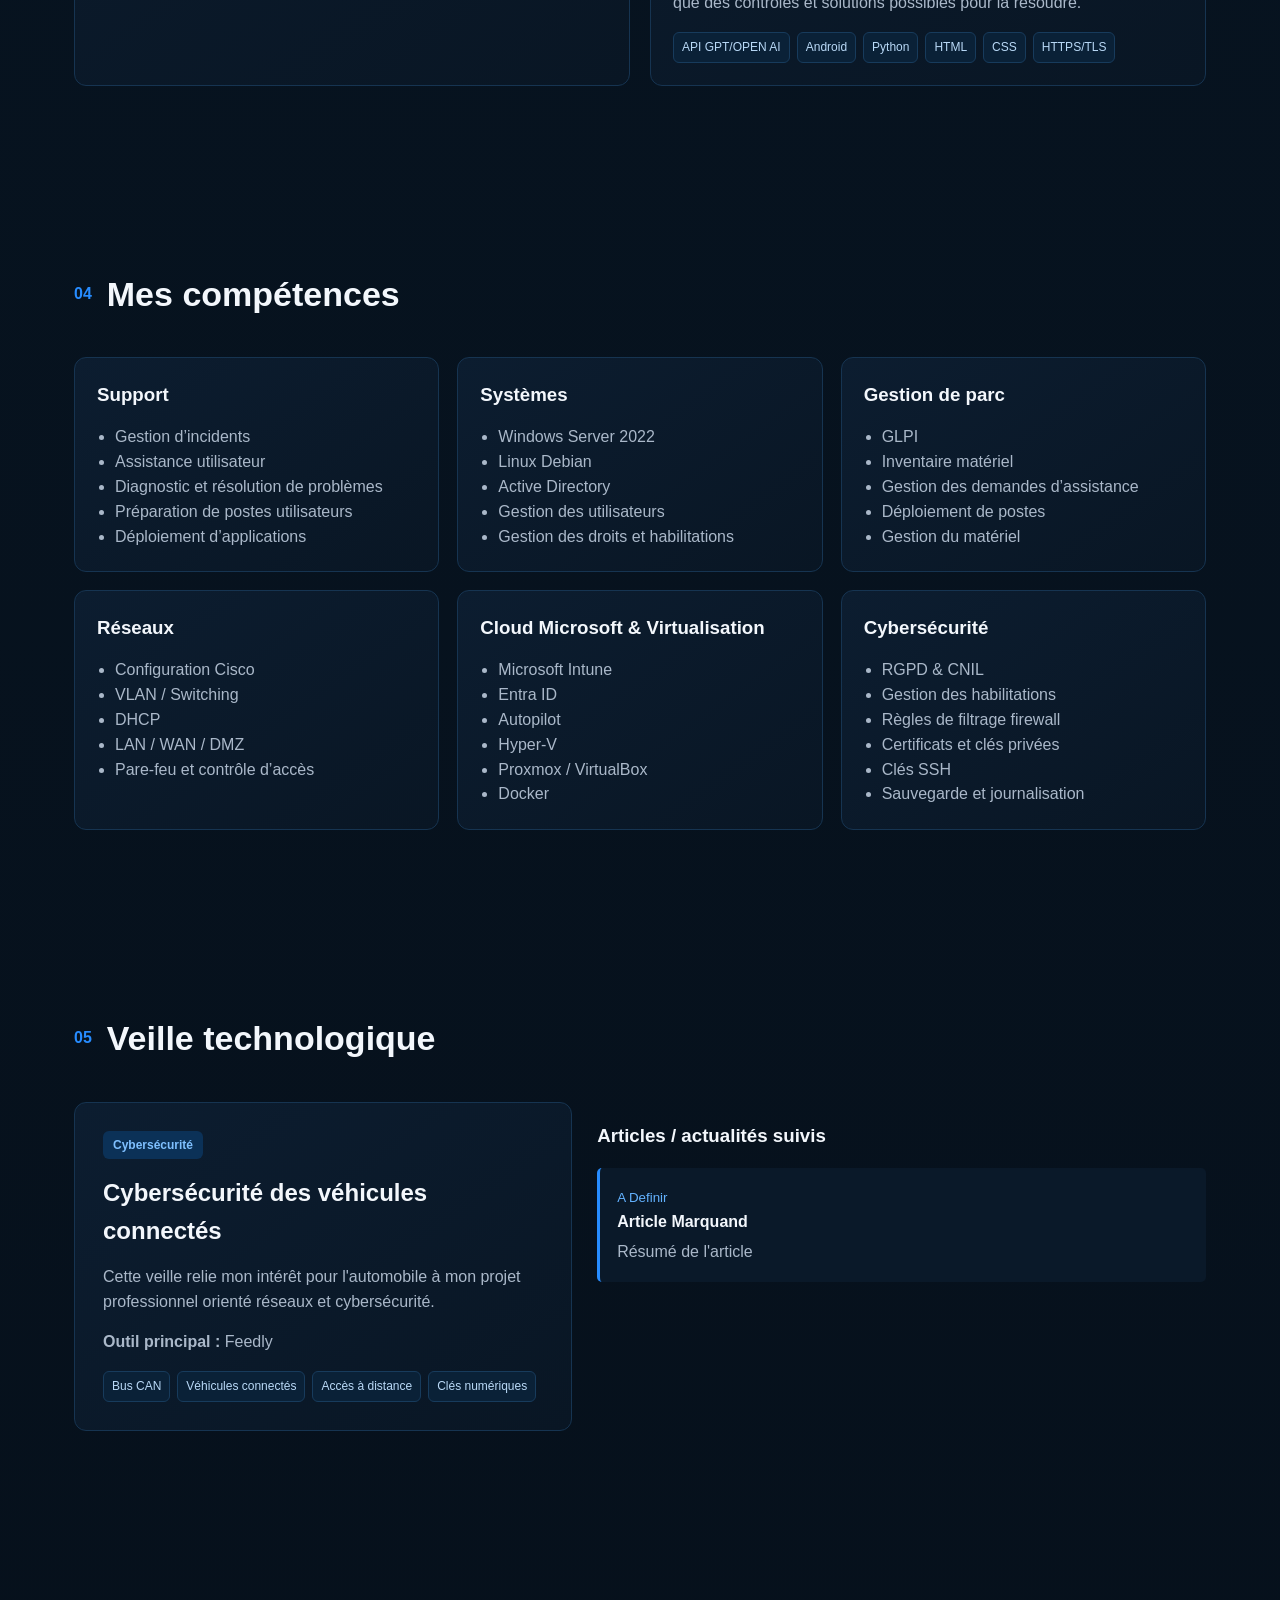
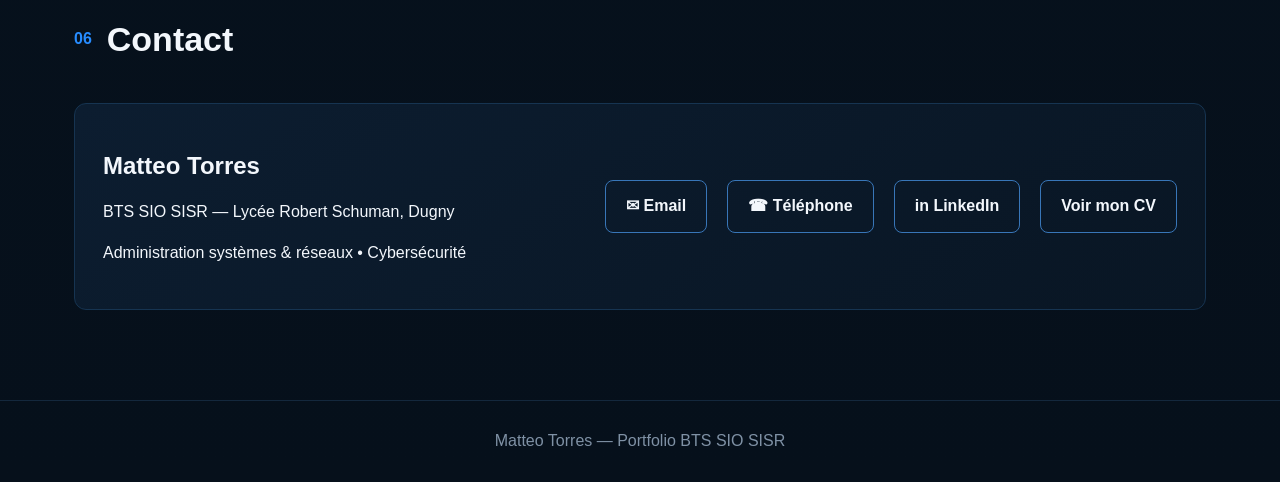
==== commit 43786187: "Update index.html" ====
--- a/index.html
+++ b/index.html
@@ -92,7 +92,7 @@
       <p>BTS SIO SISR — Lycée Robert Schuman, Dugny</p>
       <p>Administration systèmes & réseaux • Cybersécurité</p>
     </div>
-    <div class="top-contacts">
+    <div class="top-contacts" style="display:flex; gap:20px;">
 
    <a class="btn" href="mailto:torres07matteo@gmail.com">
     ✉ Email
--- a/css/style.css
+++ b/css/style.css
@@ -131,28 +131,14 @@
     .contact-grid {
         grid-template-columns: 1fr;
     }
-.top-contacts{
-    display:flex;
-    align-items:center;
-    gap:10px;
-    flex-wrap:wrap;
+.top-contacts {
+    display: flex;
+    align-items: center;
+    justify-content: flex-end;
+    gap: 20px;
 }
 
-.top-contact-btn{
-    border:1px solid #3876b8;
-    padding:13px 20px;
-    border-radius:8px;
-    font-weight:650;
-    color:white;
-    background:transparent;
-    display:flex;
-    align-items:center;
-    justify-content:center;
-    gap:8px;
-    min-height:48px;
-}
-
-.top-contact-btn:hover{
-    transform:translateY(-1px);
+.top-contacts .btn {
+    flex-shrink: 0;
 }
 }
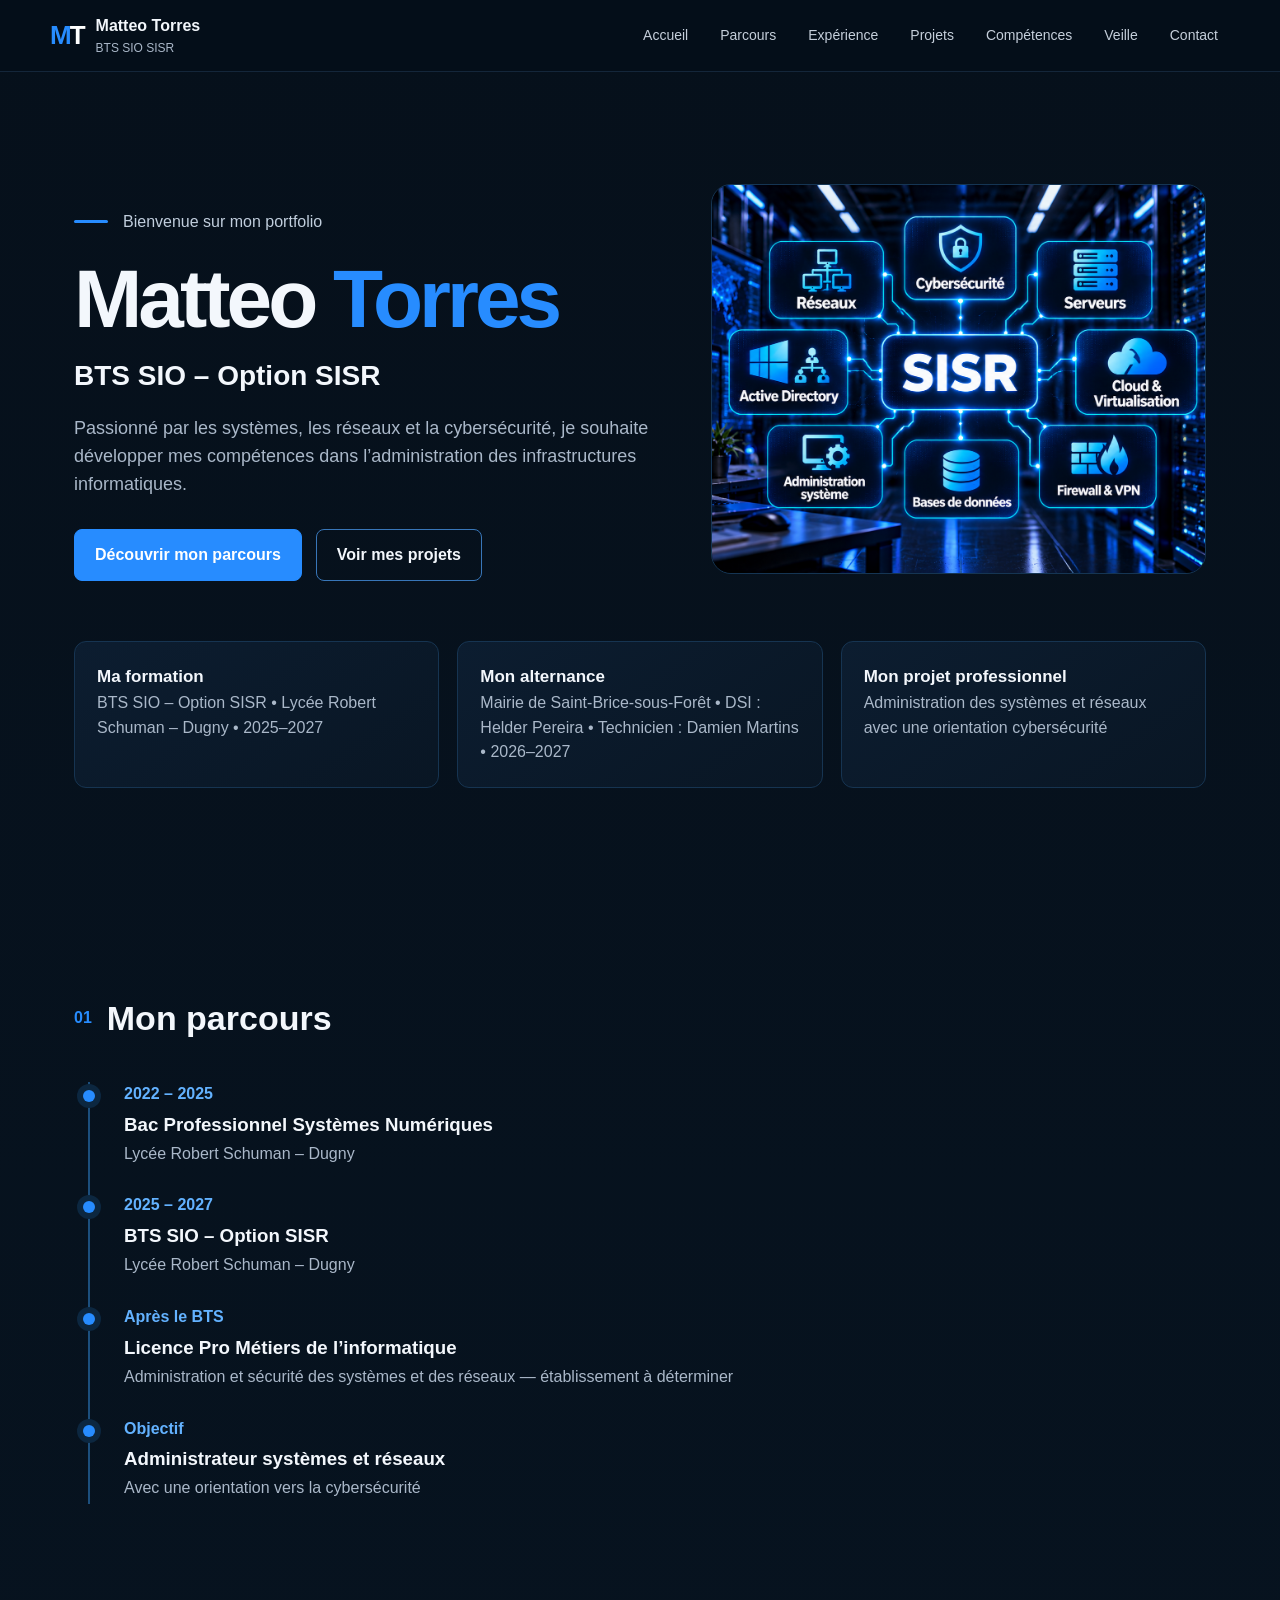
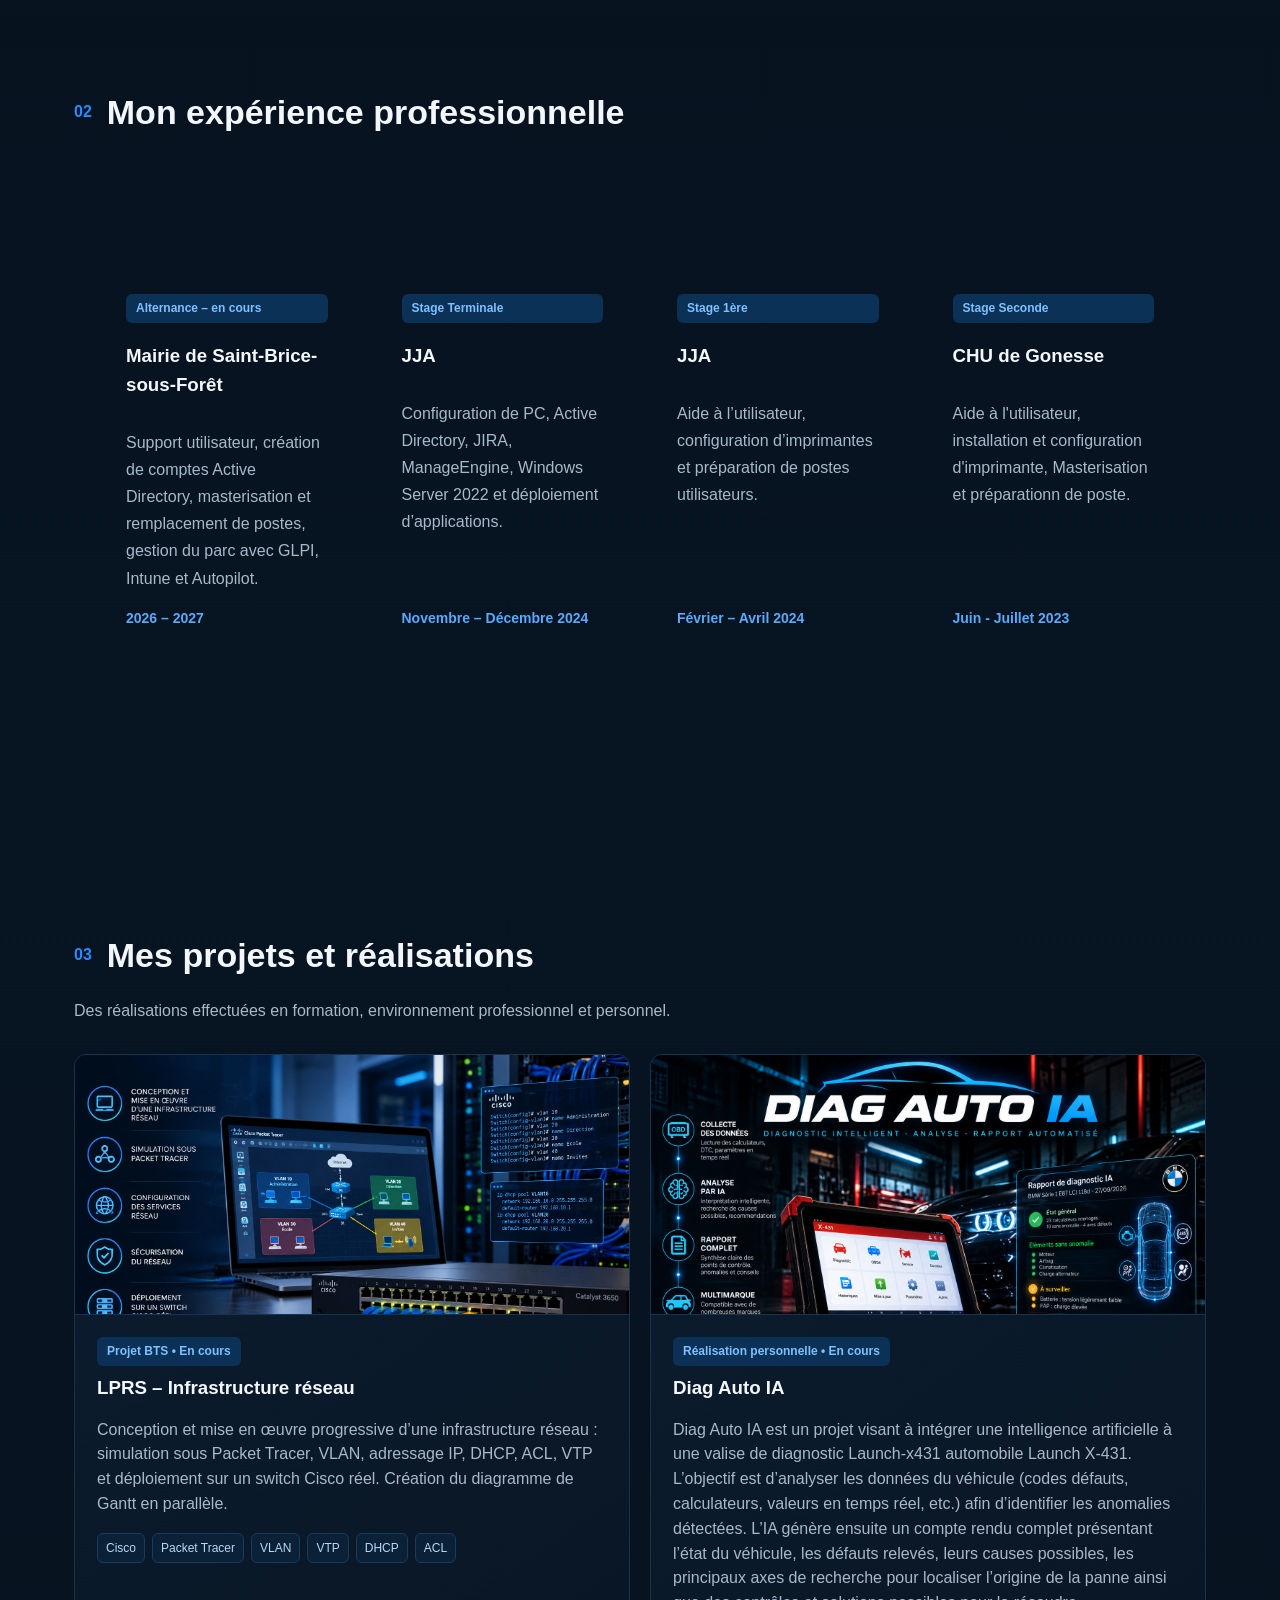
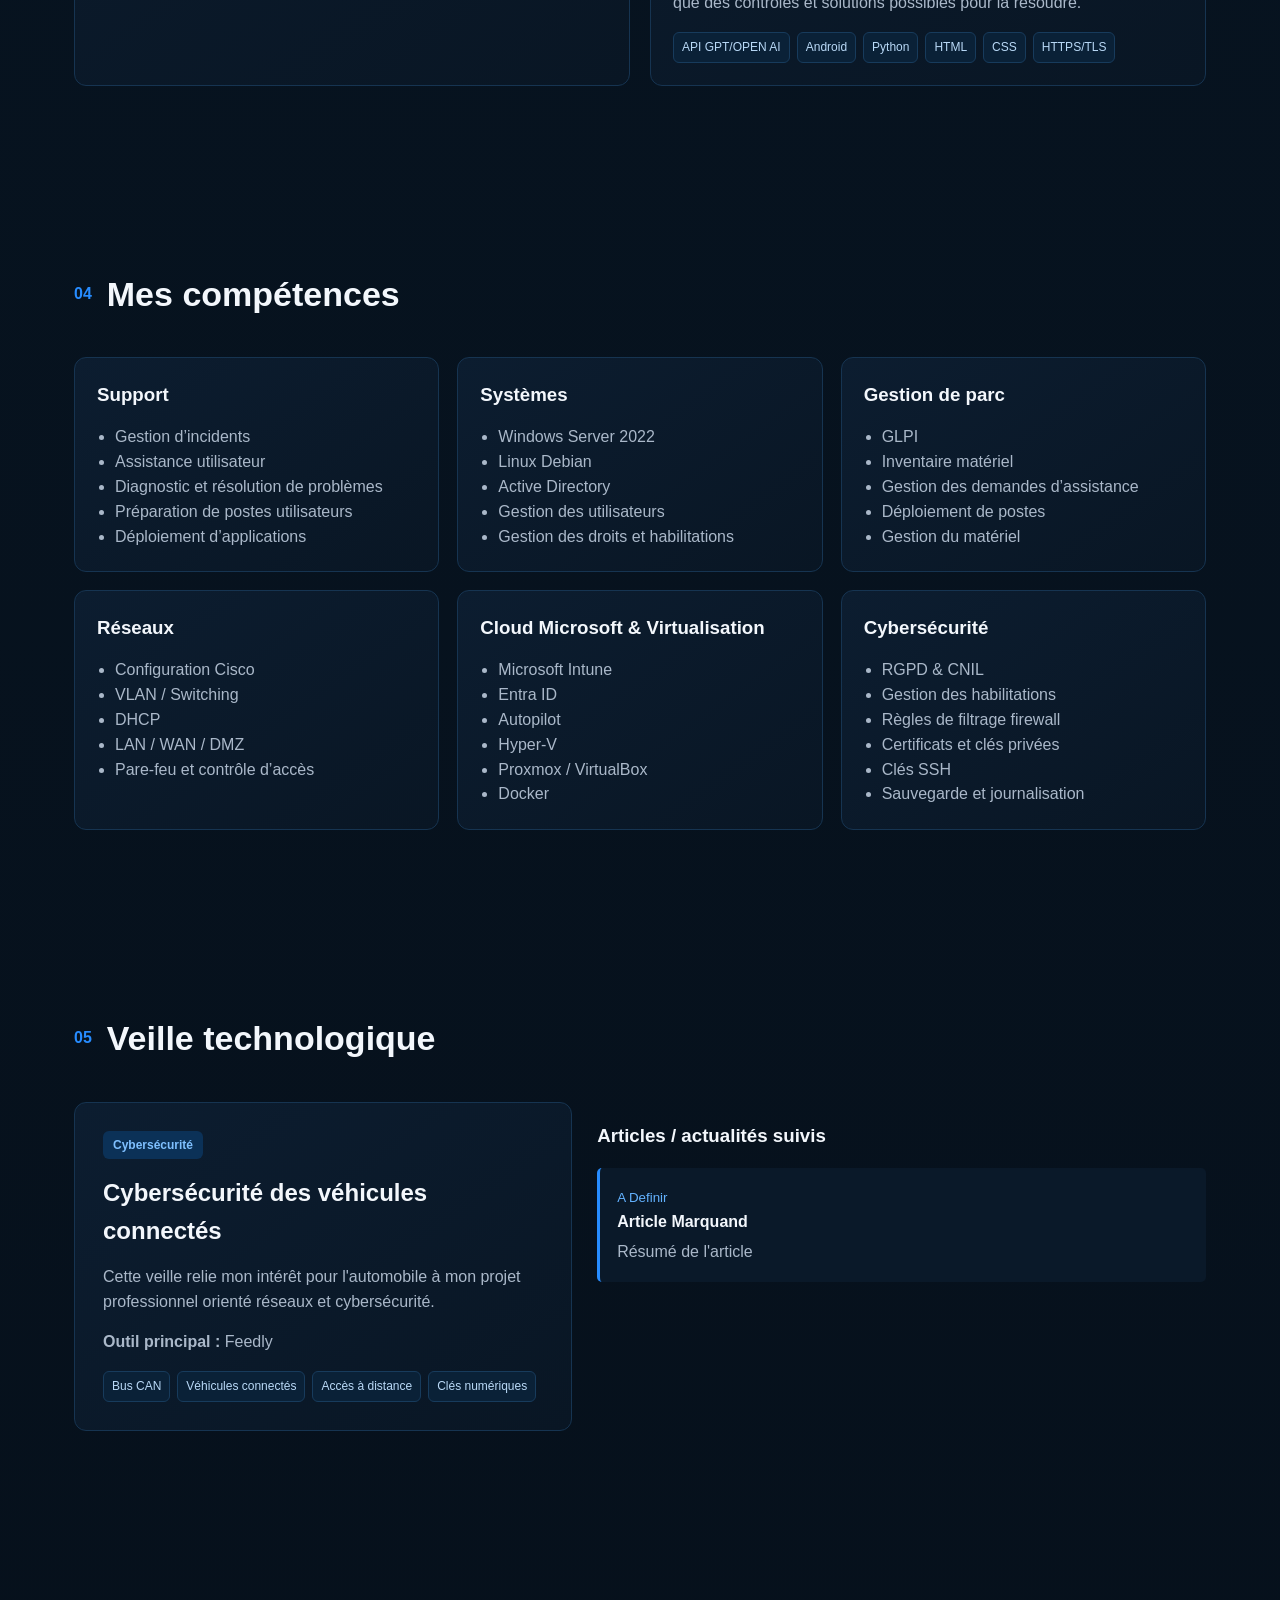
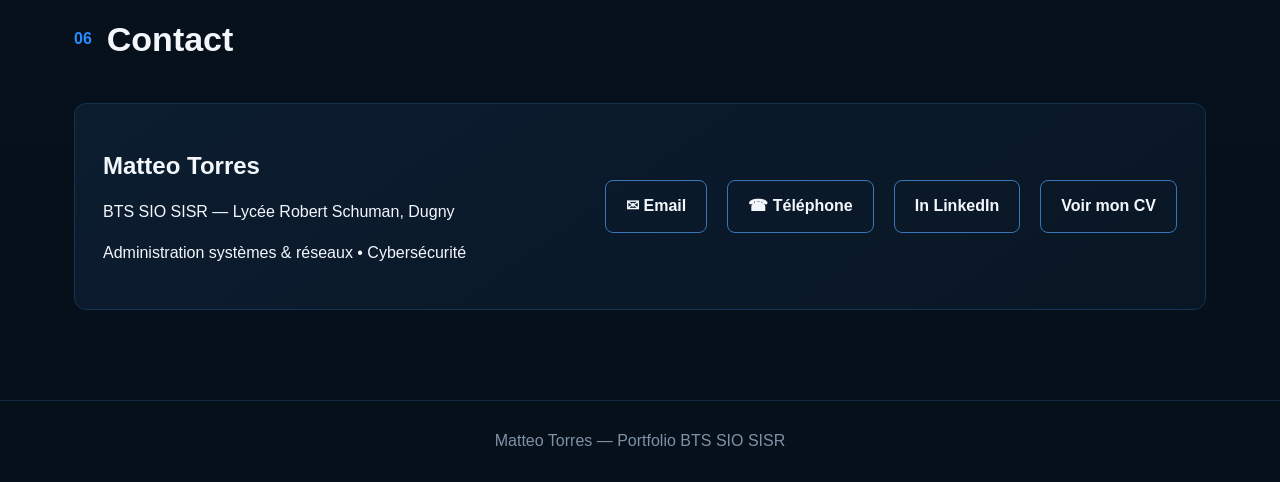
==== commit 81580a3d: "Update index.html" ====
--- a/index.html
+++ b/index.html
@@ -102,8 +102,8 @@
     ☎ Téléphone
 </a>
 
-<a class="btn" href="https://www.linkedin.com/in/matteo-torres-2302502b7/" target="_blank">
-    in LinkedIn
+<a class="btn" href="www.linkedin.com/in/mattéo-torres-2302502b7" target="_blank">
+    In LinkedIn
 </a>
 
     <a class="btn" href="documents/CV-Matteo-Torres.pdf" target="_blank">
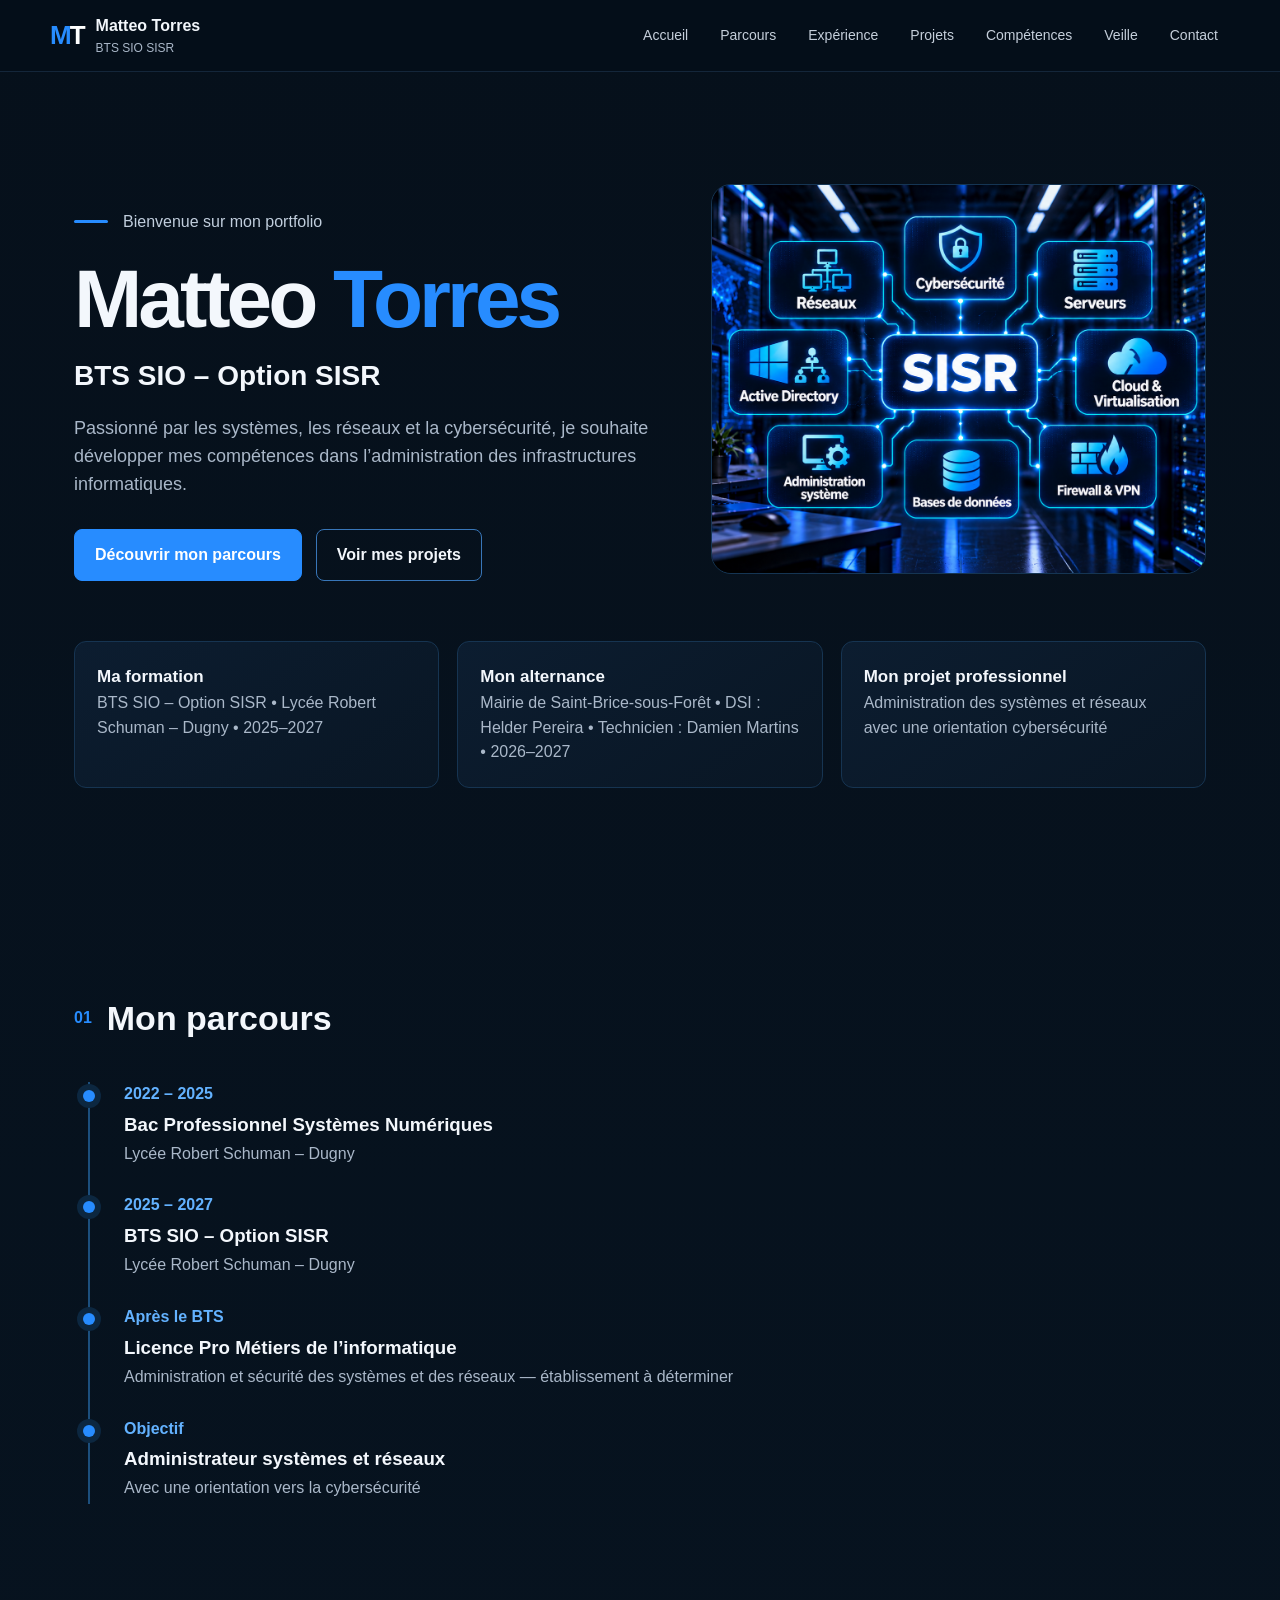
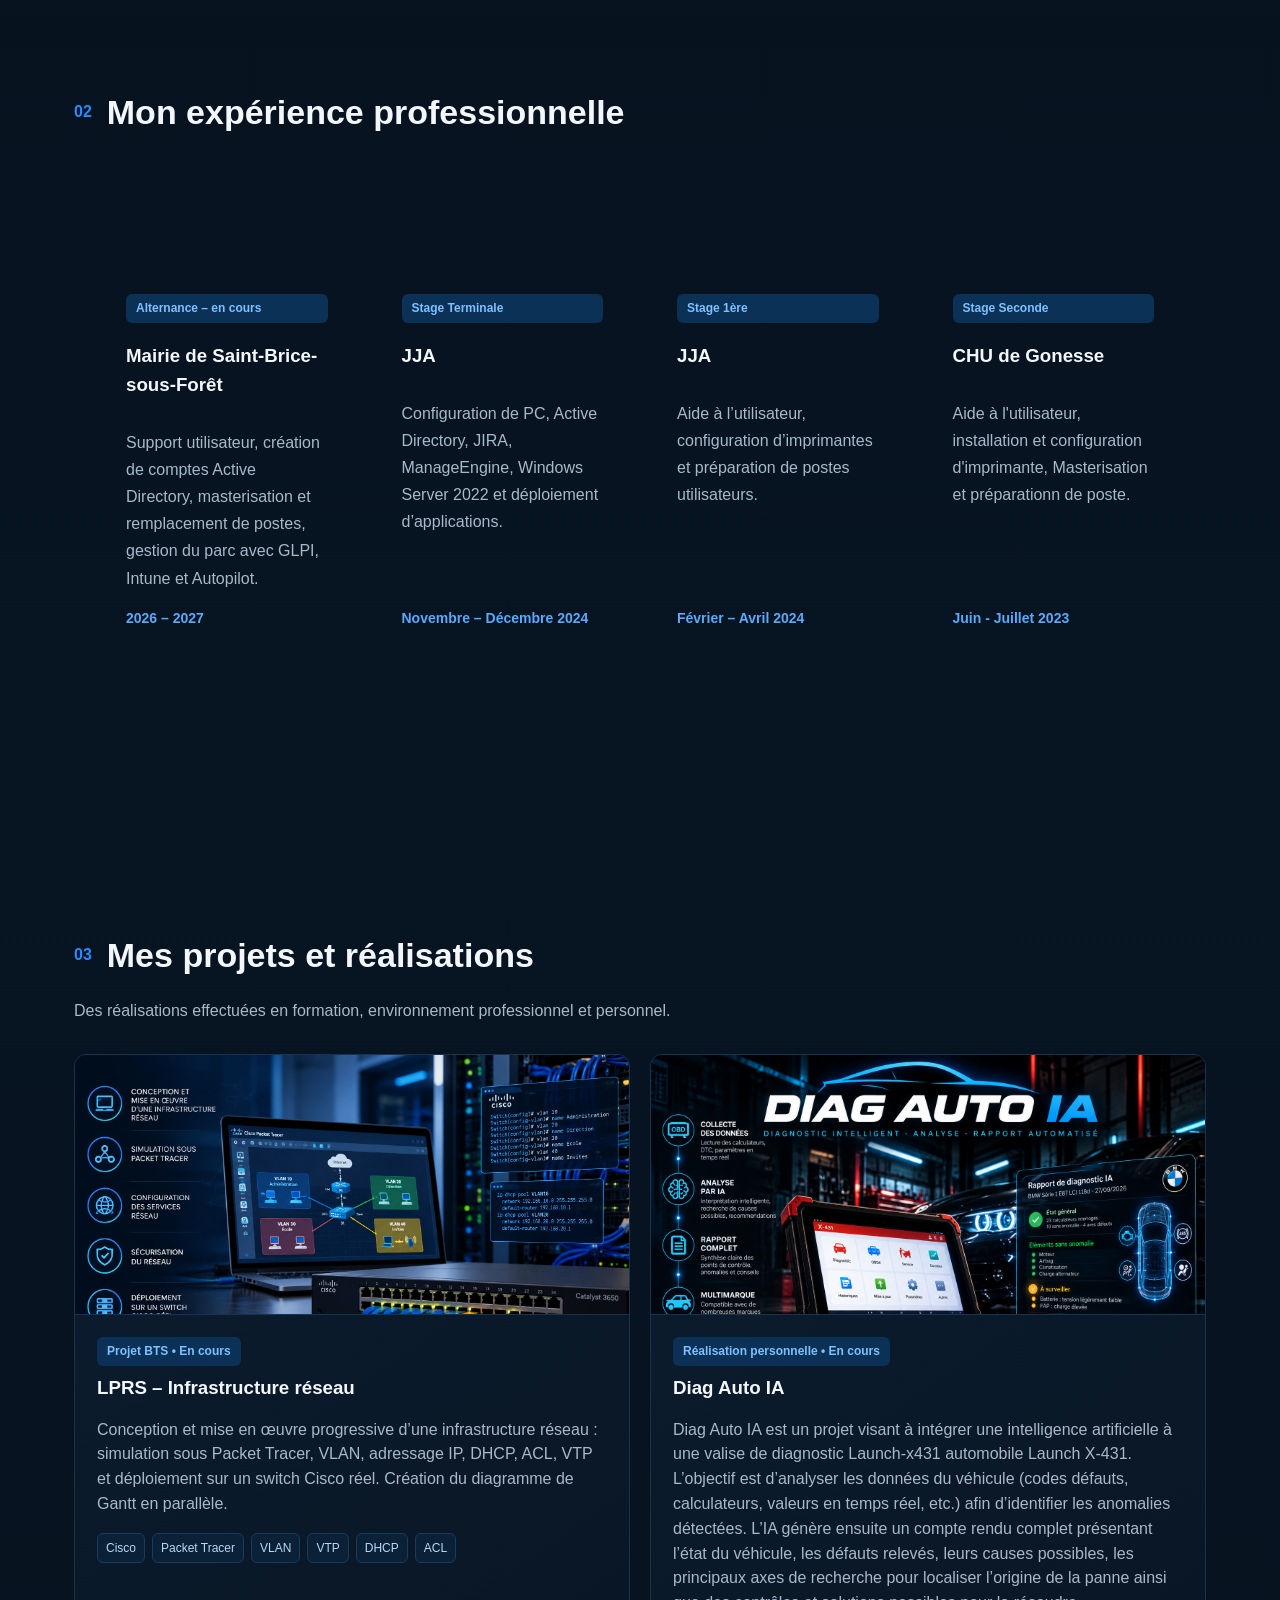
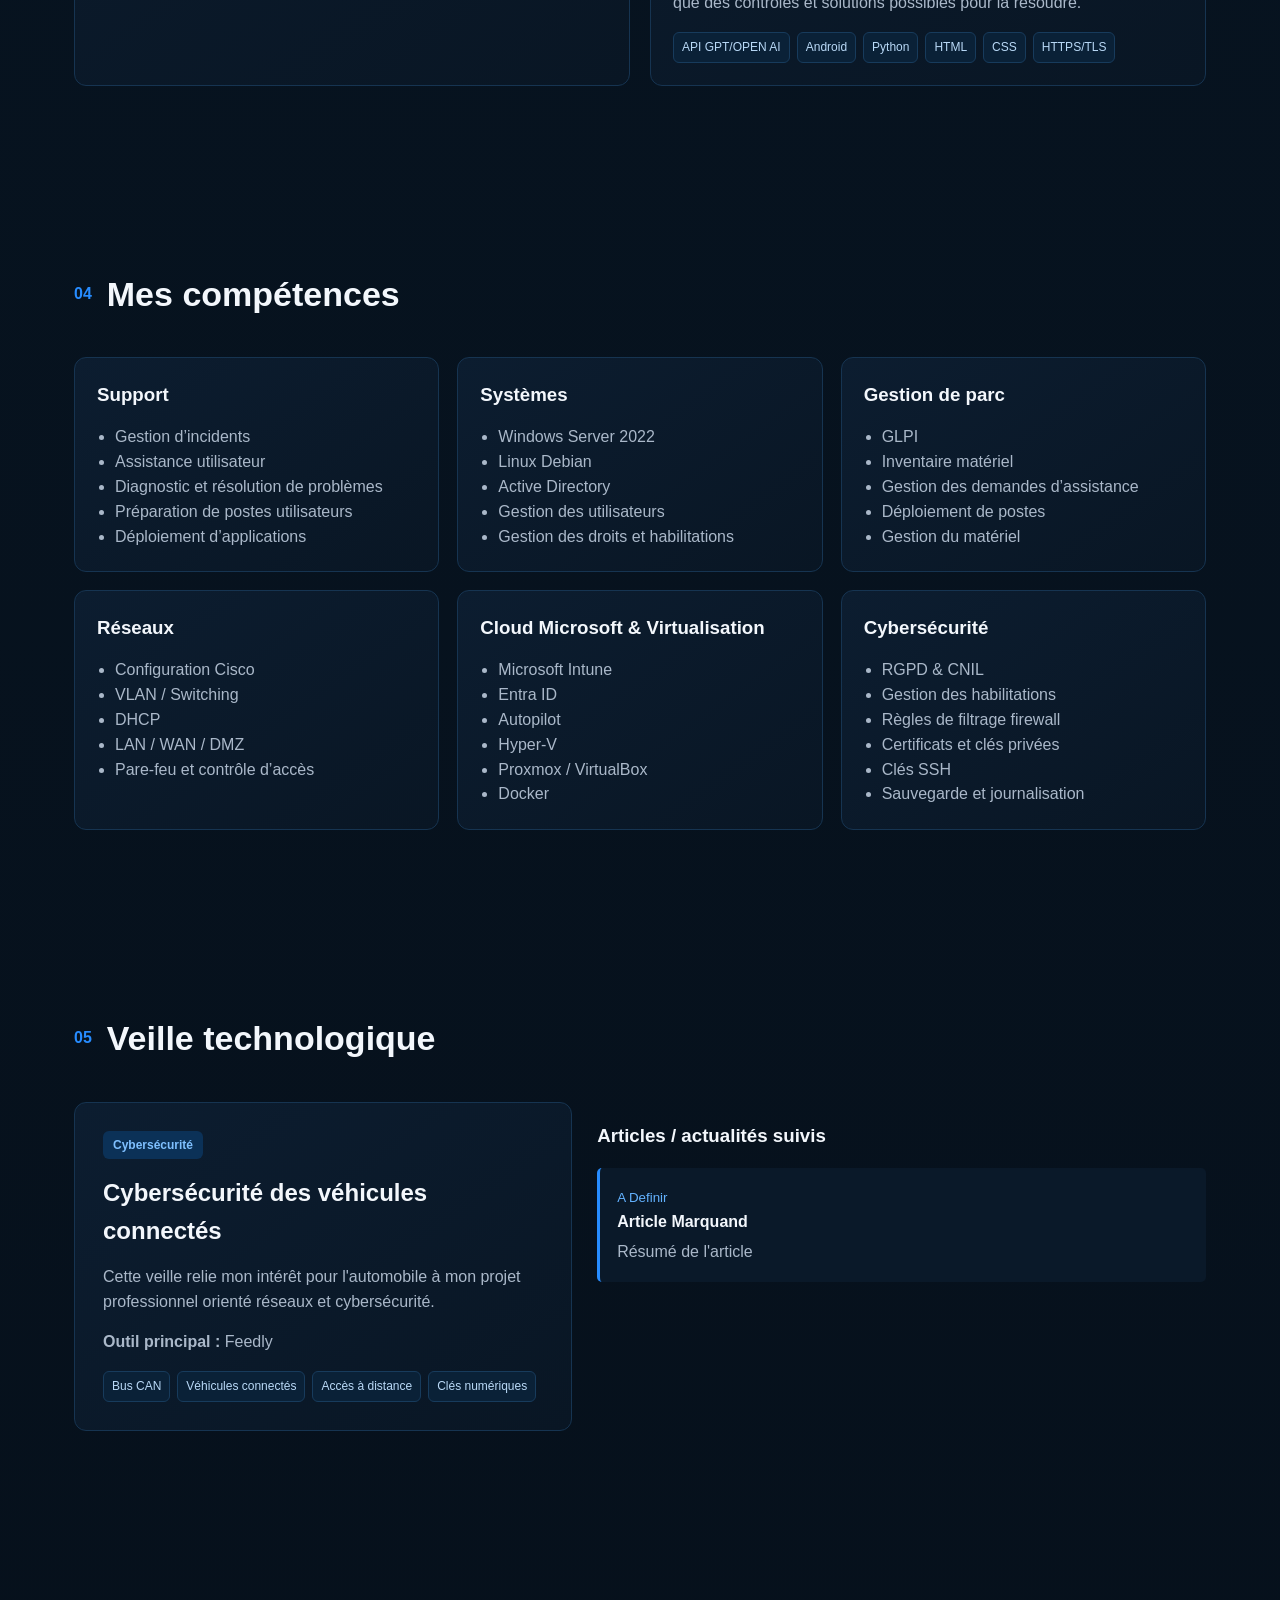
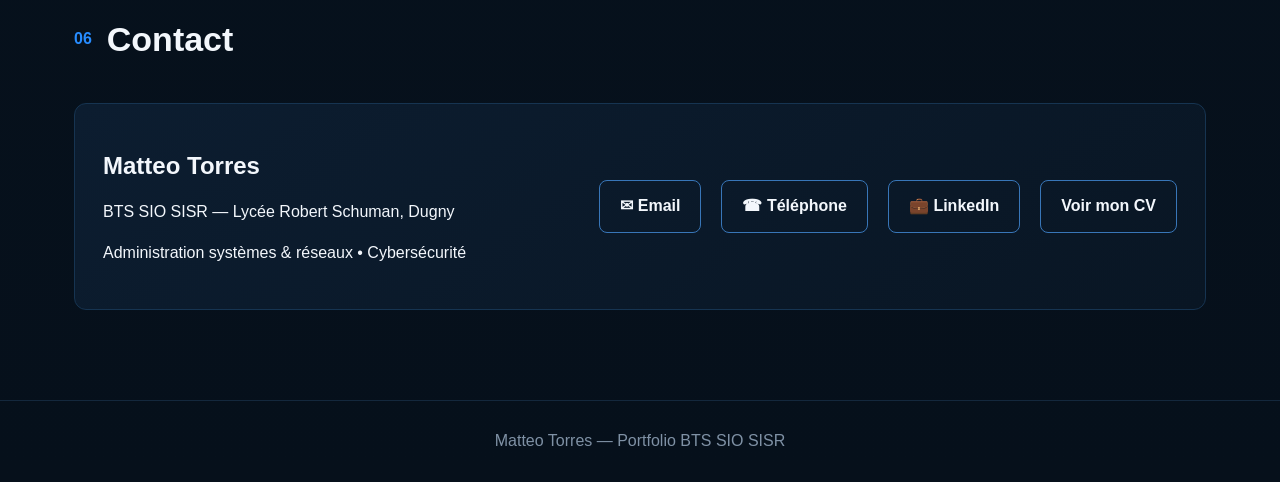
==== commit fcbcc820: "Update index.html" ====
--- a/index.html
+++ b/index.html
@@ -102,8 +102,8 @@
     ☎ Téléphone
 </a>
 
-<a class="btn" href="www.linkedin.com/in/mattéo-torres-2302502b7" target="_blank">
-    In LinkedIn
+<a class="btn" href="https://www.linkedin.com/in/mattéo-torres-2302502b7" target="_blank">
+    💼 LinkedIn
 </a>
 
     <a class="btn" href="documents/CV-Matteo-Torres.pdf" target="_blank">
